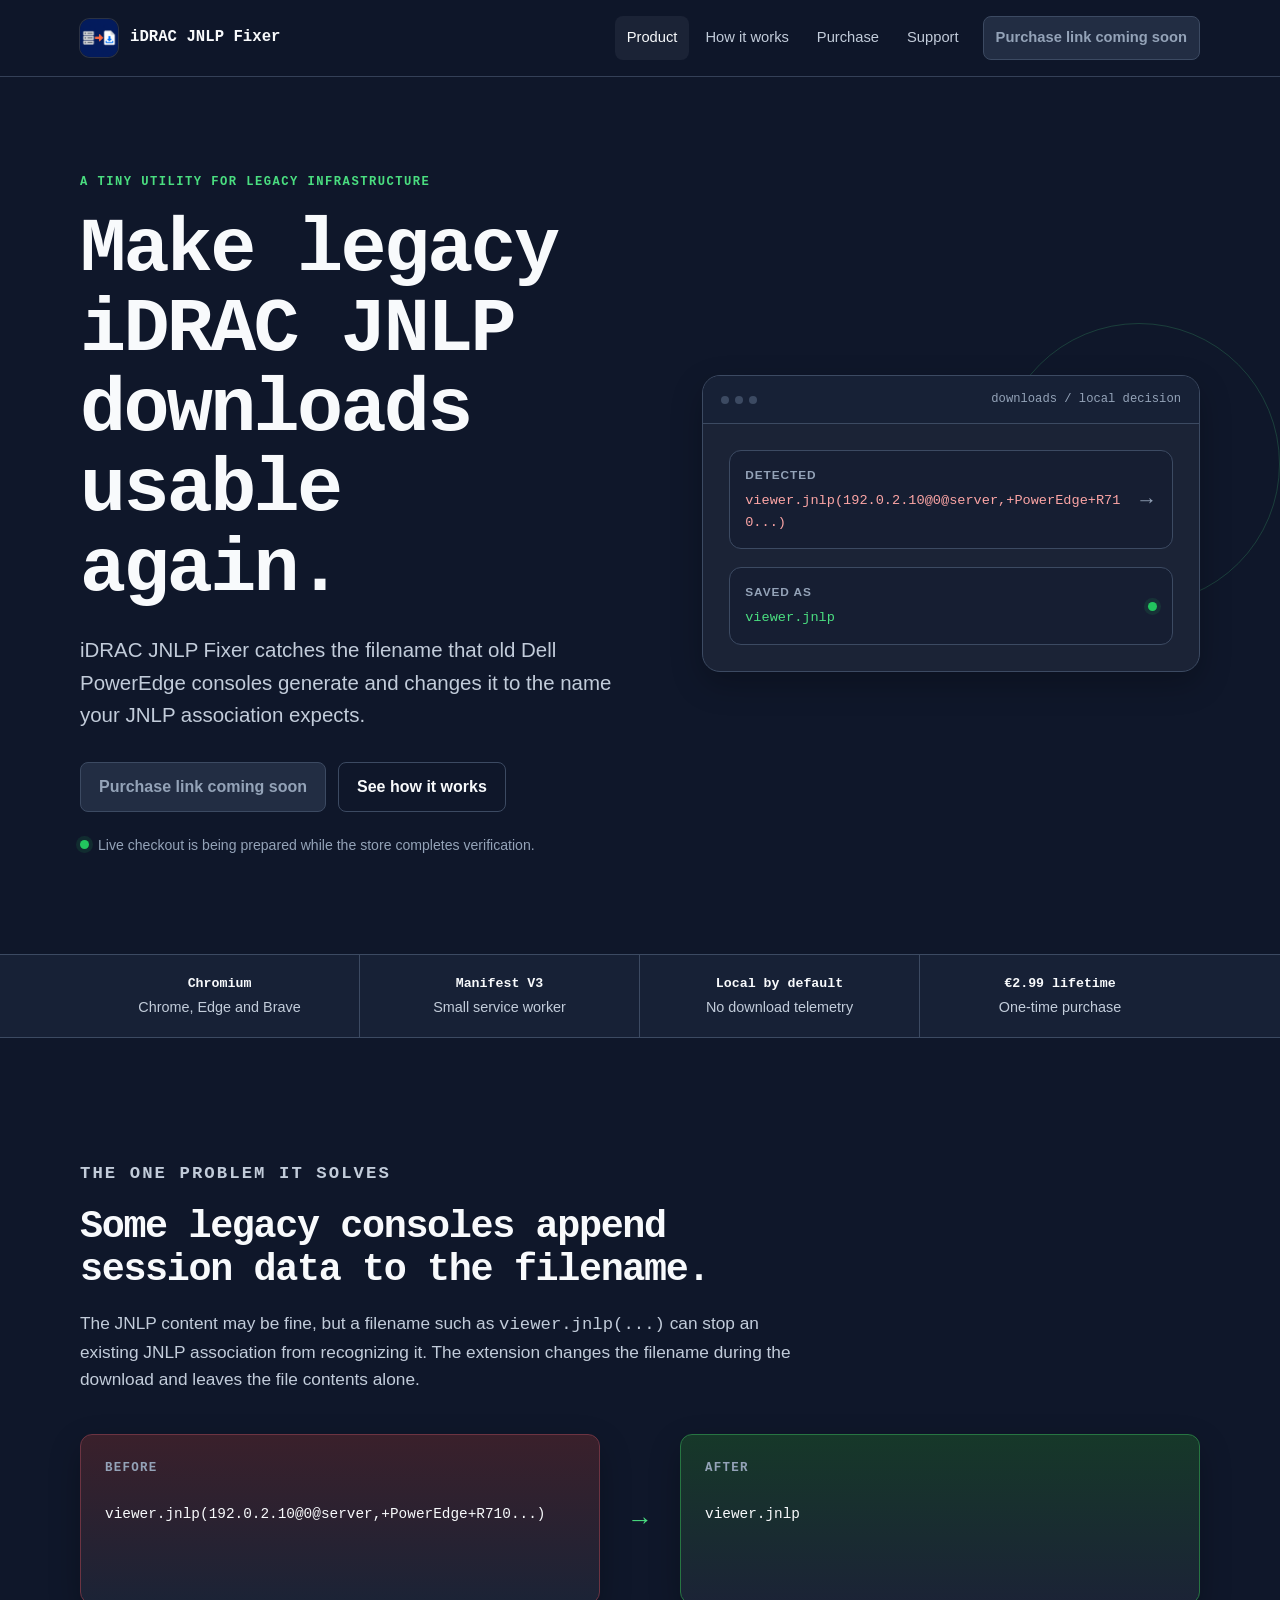
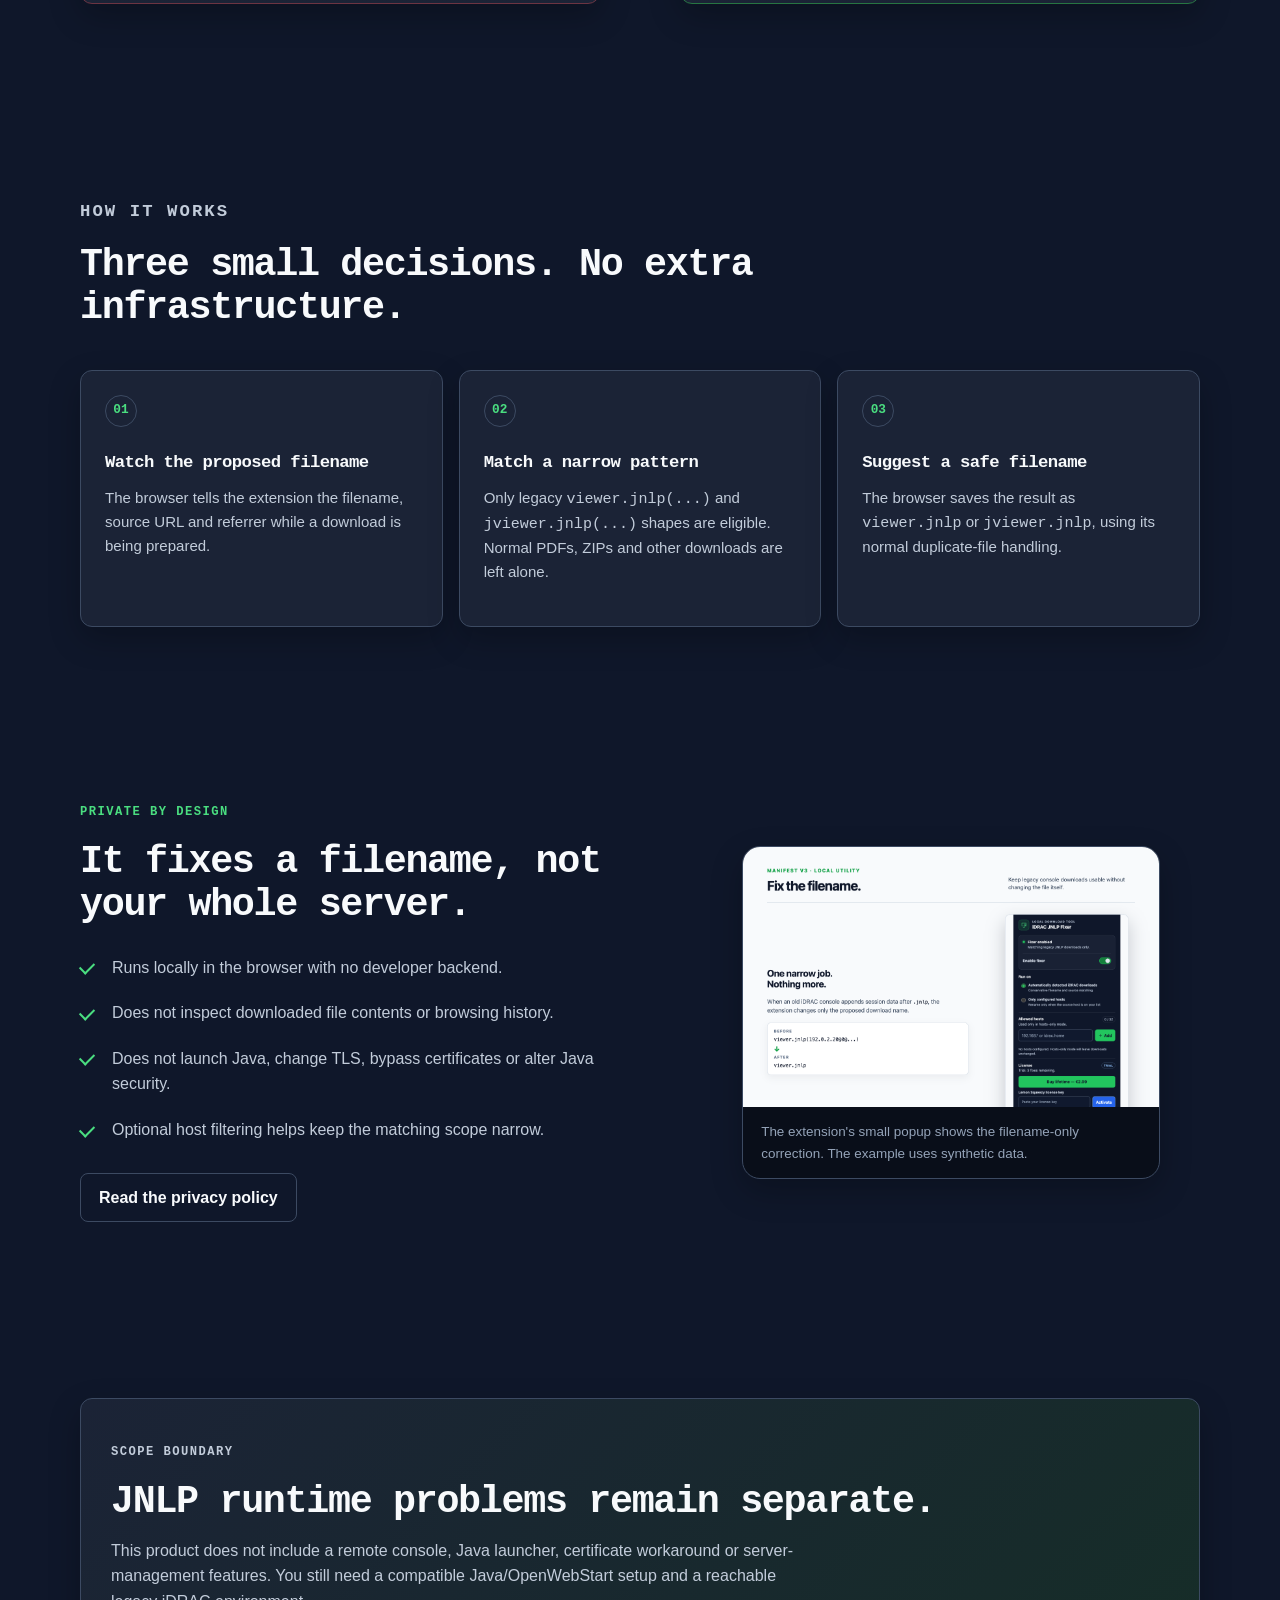
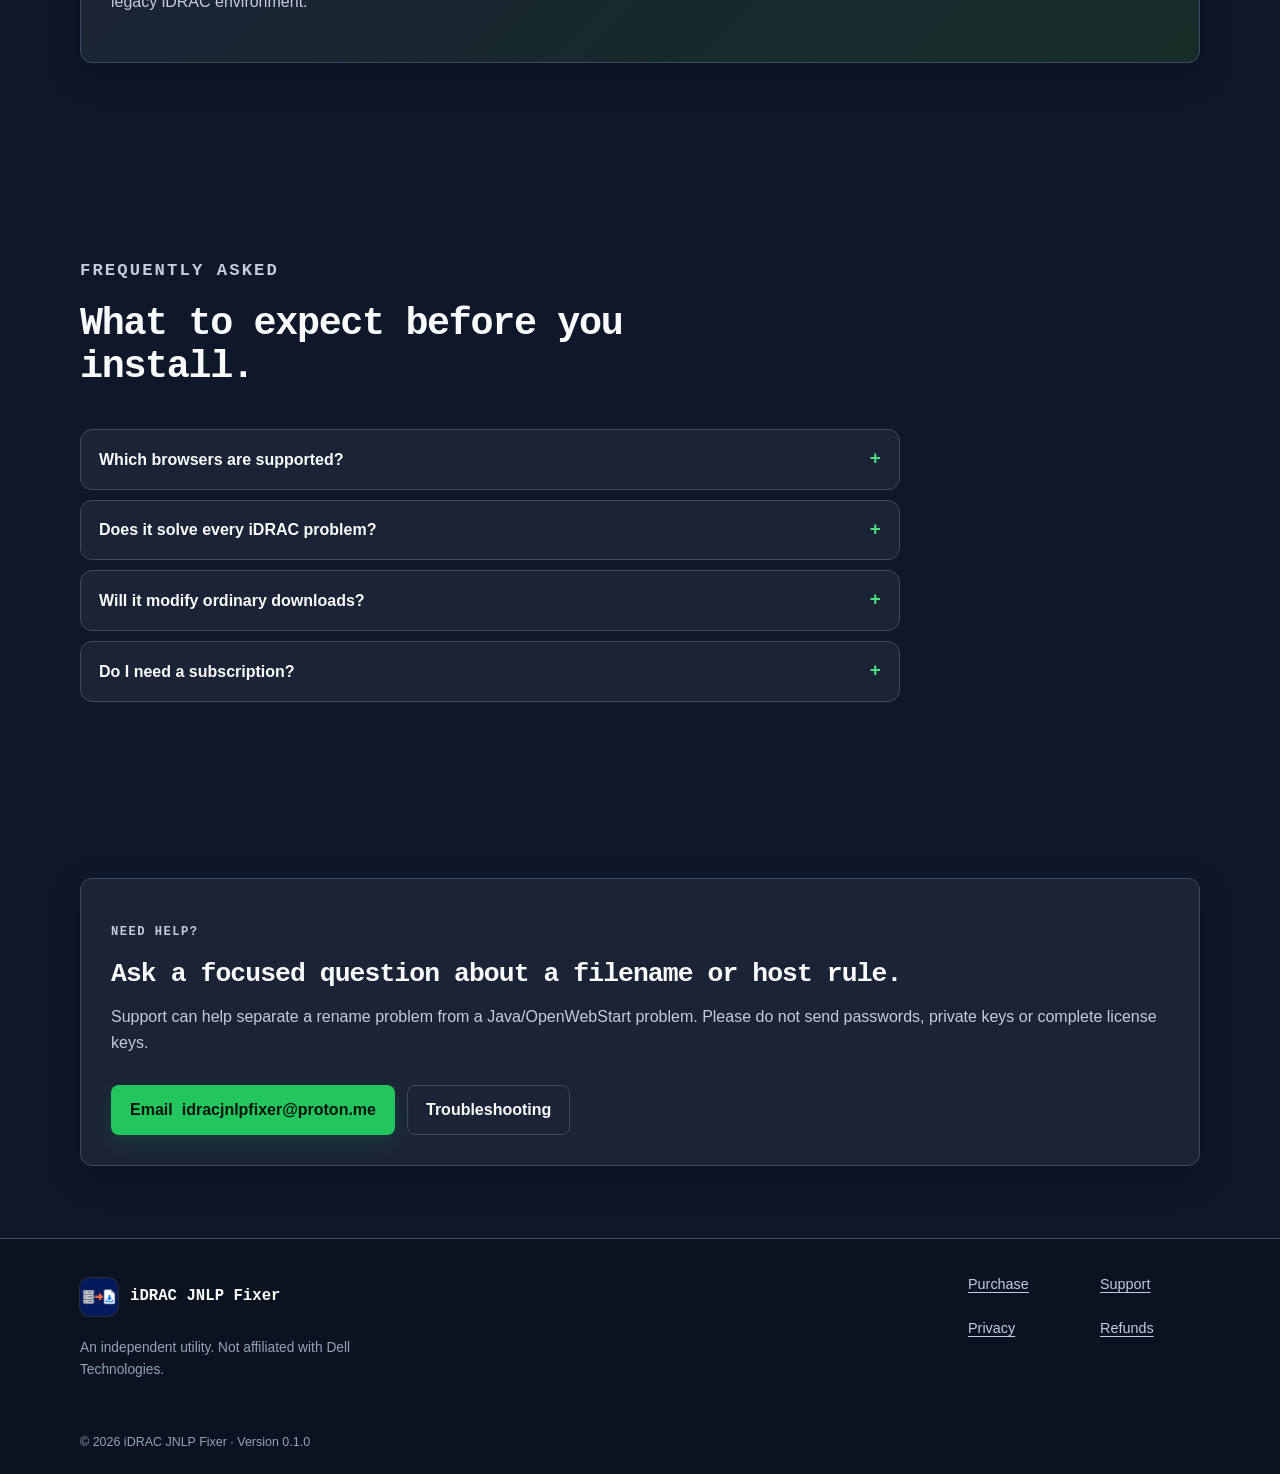
==== index.html @ 9bfeb0c2 "Create public product website" ====
<!doctype html>
<html lang="en">
  <head>
    <meta charset="utf-8">
    <meta name="viewport" content="width=device-width, initial-scale=1">
    <meta name="description" content="A tiny Manifest V3 extension that fixes legacy Dell iDRAC JNLP download filenames locally.">
    <meta name="theme-color" content="#0f172a">
    <title>iDRAC JNLP Fixer — Legacy download renamer</title>
    <link rel="stylesheet" href="styles.css">
  </head>
  <body data-page="home">
    <a class="skip-link" href="#content">Skip to content</a>
    <header class="site-header">
      <div class="site-header-inner">
        <a class="brand" href="index.html" aria-label="iDRAC JNLP Fixer home"><img class="brand-mark" src="assets/idrac-jnlp-fixer-logo.png" alt=""><span>iDRAC JNLP Fixer</span></a>
        <nav class="site-nav" aria-label="Primary navigation">
          <a data-nav="home" href="index.html">Product</a>
          <a href="index.html#how-it-works">How it works</a>
          <a data-nav="purchase" href="purchase.html">Purchase</a>
          <a data-nav="support" href="support.html">Support</a>
          <a class="nav-cta button is-disabled" data-checkout-link href="purchase.html" aria-disabled="true"><span data-purchase-label>Purchase link coming soon</span></a>
        </nav>
      </div>
    </header>

    <main id="content">
      <section class="hero">
        <div class="container hero-grid">
          <div>
            <p class="eyebrow">A tiny utility for legacy infrastructure</p>
            <h1>Make legacy iDRAC JNLP downloads usable again.</h1>
            <p class="hero-copy">iDRAC JNLP Fixer catches the filename that old Dell PowerEdge consoles generate and changes it to the name your JNLP association expects.</p>
            <div class="hero-actions">
              <a class="button button-primary is-disabled" data-checkout-link href="purchase.html" aria-disabled="true"><span data-purchase-label>Purchase link coming soon</span></a>
              <a class="button button-secondary" href="#how-it-works">See how it works</a>
            </div>
            <p class="status-line"><span class="status-dot" aria-hidden="true"></span><span data-checkout-status>Live checkout is being prepared while the store completes verification.</span></p>
          </div>

          <div class="hero-visual" aria-label="Example of the filename correction">
            <div class="download-card">
              <div class="card-bar"><span class="window-dots" aria-hidden="true"><span></span><span></span><span></span></span><span>downloads / local decision</span></div>
              <div class="download-body">
                <div class="download-row"><div><small>Detected</small><div class="filename bad">viewer.jnlp(192.0.2.10@0@server,+PowerEdge+R710...)</div></div><span class="arrow-mark" aria-hidden="true">→</span></div>
                <div class="download-row"><div><small>Saved as</small><div class="filename good">viewer.jnlp</div></div><span class="status-dot" aria-label="Filename corrected"></span></div>
              </div>
            </div>
          </div>
        </div>
      </section>

      <div class="trust-strip" aria-label="Product facts"><div class="container"><ul class="trust-list"><li><strong>Chromium</strong>Chrome, Edge and Brave</li><li><strong>Manifest V3</strong>Small service worker</li><li><strong>Local by default</strong>No download telemetry</li><li><strong><span data-price>€2.99</span> lifetime</strong>One-time purchase</li></ul></div></div>

      <section class="section" id="problem">
        <div class="container">
          <div class="section-heading"><p class="section-label">The one problem it solves</p><h2>Some legacy consoles append session data to the filename.</h2><p>The JNLP content may be fine, but a filename such as <code>viewer.jnlp(...)</code> can stop an existing JNLP association from recognizing it. The extension changes the filename during the download and leaves the file contents alone.</p></div>
          <div class="example-grid" aria-label="Before and after filename example"><div class="example-card bad-card"><p class="label">Before</p><code>viewer.jnlp(192.0.2.10@0@server,+PowerEdge+R710...)</code></div><div class="example-arrow" aria-hidden="true">→</div><div class="example-card good-card"><p class="label">After</p><code>viewer.jnlp</code></div></div>
        </div>
      </section>

      <section class="section-tight" id="how-it-works">
        <div class="container"><div class="section-heading"><p class="section-label">How it works</p><h2>Three small decisions. No extra infrastructure.</h2></div><div class="feature-grid">
          <article class="feature-card"><span class="feature-number">01</span><h3>Watch the proposed filename</h3><p>The browser tells the extension the filename, source URL and referrer while a download is being prepared.</p></article>
          <article class="feature-card"><span class="feature-number">02</span><h3>Match a narrow pattern</h3><p>Only legacy <code>viewer.jnlp(...)</code> and <code>jviewer.jnlp(...)</code> shapes are eligible. Normal PDFs, ZIPs and other downloads are left alone.</p></article>
          <article class="feature-card"><span class="feature-number">03</span><h3>Suggest a safe filename</h3><p>The browser saves the result as <code>viewer.jnlp</code> or <code>jviewer.jnlp</code>, using its normal duplicate-file handling.</p></article>
        </div></div>
      </section>

      <section class="section" id="privacy"><div class="container split-grid">
        <div><p class="section-label">Private by design</p><h2>It fixes a filename, not your whole server.</h2><ul class="check-list"><li>Runs locally in the browser with no developer backend.</li><li>Does not inspect downloaded file contents or browsing history.</li><li>Does not launch Java, change TLS, bypass certificates or alter Java security.</li><li>Optional host filtering helps keep the matching scope narrow.</li></ul><div class="inline-actions"><a class="button button-secondary" href="privacy.html">Read the privacy policy</a></div></div>
        <figure class="screenshot-frame"><img src="assets/screenshot-01-before-after.png" alt="Extension popup showing a legacy viewer JNLP filename and its corrected filename"><figcaption class="screenshot-caption">The extension's small popup shows the filename-only correction. The example uses synthetic data.</figcaption></figure>
      </div></section>

      <section class="section-tight"><div class="container"><div class="security-card"><p class="section-label">Scope boundary</p><h2>JNLP runtime problems remain separate.</h2><p>This product does not include a remote console, Java launcher, certificate workaround or server-management features. You still need a compatible Java/OpenWebStart setup and a reachable legacy iDRAC environment.</p></div></div></section>

      <section class="section" id="faq"><div class="container"><div class="section-heading"><p class="section-label">Frequently asked</p><h2>What to expect before you install.</h2></div><div class="faq-list">
        <details><summary>Which browsers are supported?</summary><p>The extension targets Chromium browsers. The primary QA matrix covers Chrome, Microsoft Edge and Brave, with Windows as the primary QA platform and macOS used for development.</p></details>
        <details><summary>Does it solve every iDRAC problem?</summary><p>No. It only fixes the download filename. TLS, certificates, Java versions, OpenWebStart associations and the legacy console itself are outside the product's scope.</p></details>
        <details><summary>Will it modify ordinary downloads?</summary><p>The matching rules are deliberately conservative. A normal filename such as <code>report.pdf</code> is ignored, and an existing target file is never overwritten by the extension.</p></details>
        <details><summary>Do I need a subscription?</summary><p>No. The planned license is a one-time <span data-price>€2.99</span> lifetime purchase handled by Lemon Squeezy. The Live checkout link will be enabled after store verification.</p></details>
      </div></div></section>

      <section class="section-tight"><div class="container"><div class="support-card"><p class="section-label">Need help?</p><h2>Ask a focused question about a filename or host rule.</h2><p>Support can help separate a rename problem from a Java/OpenWebStart problem. Please do not send passwords, private keys or complete license keys.</p><div class="inline-actions"><a class="button button-primary" data-support-link href="mailto:idracjnlpfixer@proton.me">Email <span data-support-email>idracjnlpfixer@proton.me</span></a><a class="button button-secondary" href="support.html">Troubleshooting</a></div></div></div></section>
    </main>

    <footer class="site-footer"><div class="container footer-inner"><div class="footer-brand"><a class="brand" href="index.html"><img class="brand-mark" src="assets/idrac-jnlp-fixer-logo.png" alt=""><span>iDRAC JNLP Fixer</span></a><p>An independent utility. Not affiliated with Dell Technologies.</p></div><nav class="footer-links" aria-label="Footer navigation"><a href="purchase.html">Purchase</a><a href="support.html">Support</a><a href="privacy.html">Privacy</a><a href="refunds.html">Refunds</a></nav></div><div class="container footer-meta">© <span data-year>2026</span> iDRAC JNLP Fixer · Version <span>0.1.0</span></div></footer>
    <script src="config.js"></script><script src="site.js"></script>
  </body>
</html>
---- styles.css ----
:root {
  --color-background: #0f172a;
  --color-surface: #1b2336;
  --color-surface-raised: #222d43;
  --color-surface-soft: #172136;
  --color-foreground: #f8fafc;
  --color-muted: #c2ccda;
  --color-muted-strong: #94a3b8;
  --color-border: #3c4a62;
  --color-accent: #22c55e;
  --color-accent-strong: #4ade80;
  --color-on-accent: #07130b;
  --color-danger: #fca5a5;
  --color-danger-surface: #3a202b;
  --max-width: 1120px;
  --radius-sm: 8px;
  --radius-md: 12px;
  --radius-lg: 18px;
  --shadow-md: 0 12px 32px rgba(0, 0, 0, 0.24);
  --transition: 200ms ease;
}

* { box-sizing: border-box; }

html { scroll-behavior: smooth; }

body {
  margin: 0;
  min-width: 320px;
  background: var(--color-background);
  color: var(--color-foreground);
  font-family: Inter, ui-sans-serif, -apple-system, BlinkMacSystemFont, "Segoe UI", sans-serif;
  font-size: 1rem;
  line-height: 1.6;
}

img { display: block; max-width: 100%; }

a {
  color: var(--color-accent-strong);
  text-decoration-thickness: 1px;
  text-underline-offset: 3px;
}

a:hover { color: #86efac; }

button, a { -webkit-tap-highlight-color: transparent; }

:focus-visible {
  outline: 3px solid var(--color-accent-strong);
  outline-offset: 3px;
}

.skip-link {
  position: absolute;
  top: 8px;
  left: 8px;
  z-index: 20;
  padding: 10px 14px;
  border-radius: var(--radius-sm);
  background: var(--color-accent);
  color: var(--color-on-accent);
  font-weight: 700;
  transform: translateY(-150%);
  transition: transform var(--transition);
}

.skip-link:focus { transform: translateY(0); }

.site-header {
  position: sticky;
  top: 0;
  z-index: 10;
  border-bottom: 1px solid rgba(60, 74, 98, 0.82);
  background: rgba(15, 23, 42, 0.94);
  backdrop-filter: blur(14px);
}

.site-header-inner, .container {
  width: min(100% - 48px, var(--max-width));
  margin: 0 auto;
}

.site-header-inner {
  display: flex;
  min-height: 76px;
  align-items: center;
  justify-content: space-between;
  gap: 24px;
}

.brand {
  display: inline-flex;
  min-height: 48px;
  align-items: center;
  gap: 12px;
  color: var(--color-foreground);
  font-family: ui-monospace, SFMono-Regular, Menlo, Consolas, monospace;
  font-size: 0.98rem;
  font-weight: 700;
  text-decoration: none;
  white-space: nowrap;
}

.brand-mark {
  width: 38px;
  height: 38px;
  border-radius: 10px;
  box-shadow: 0 0 0 1px rgba(255, 255, 255, 0.12);
}

.site-nav {
  display: flex;
  align-items: center;
  justify-content: flex-end;
  gap: 4px;
}

.site-nav a {
  display: inline-flex;
  min-height: 44px;
  align-items: center;
  padding: 8px 12px;
  border-radius: var(--radius-sm);
  color: var(--color-muted);
  font-size: 0.92rem;
  text-decoration: none;
  transition: background var(--transition), color var(--transition);
}

.site-nav a:hover, .site-nav a[aria-current="page"] {
  background: var(--color-surface);
  color: var(--color-foreground);
}

.site-nav .nav-cta {
  margin-left: 8px;
  background: var(--color-accent);
  color: var(--color-on-accent);
  font-weight: 700;
}

.site-nav .nav-cta:hover { background: var(--color-accent-strong); color: var(--color-on-accent); }
.site-nav .nav-cta.is-disabled { background: var(--color-surface-raised); color: var(--color-muted-strong); cursor: not-allowed; }

main { overflow: hidden; }

.hero { padding: 96px 0 80px; }

.hero-grid, .split-grid, .purchase-grid {
  display: grid;
  grid-template-columns: minmax(0, 1.05fr) minmax(320px, 0.95fr);
  align-items: center;
  gap: 72px;
}

.eyebrow, .section-label {
  margin: 0 0 18px;
  color: var(--color-accent-strong);
  font-family: ui-monospace, SFMono-Regular, Menlo, Consolas, monospace;
  font-size: 0.76rem;
  font-weight: 700;
  letter-spacing: 0.12em;
  text-transform: uppercase;
}

h1, h2, h3 {
  margin: 0;
  color: var(--color-foreground);
  font-family: ui-monospace, SFMono-Regular, Menlo, Consolas, monospace;
  letter-spacing: -0.035em;
}

h1 { max-width: 760px; font-size: clamp(2.45rem, 6vw, 5.1rem); line-height: 1.04; }
h2 { font-size: clamp(1.7rem, 3vw, 2.65rem); line-height: 1.12; }
h3 { font-size: 1.08rem; line-height: 1.35; }
p { margin: 0 0 18px; }

.hero-copy {
  max-width: 690px;
  margin-top: 24px;
  color: var(--color-muted);
  font-size: clamp(1.08rem, 2vw, 1.28rem);
}

.hero-actions, .inline-actions {
  display: flex;
  flex-wrap: wrap;
  align-items: center;
  gap: 12px;
  margin-top: 30px;
}

.button {
  display: inline-flex;
  min-height: 48px;
  align-items: center;
  justify-content: center;
  gap: 9px;
  padding: 11px 18px;
  border: 1px solid transparent;
  border-radius: var(--radius-sm);
  font-weight: 700;
  text-align: center;
  text-decoration: none;
  transition: background var(--transition), border-color var(--transition), color var(--transition), box-shadow var(--transition), transform var(--transition);
}

.button:hover { transform: translateY(-1px); }
.button-primary { background: var(--color-accent); color: var(--color-on-accent); box-shadow: 0 8px 20px rgba(34, 197, 94, 0.16); }
.button-primary:hover { background: var(--color-accent-strong); color: var(--color-on-accent); }
.button-secondary { border-color: var(--color-border); background: transparent; color: var(--color-foreground); }
.button-secondary:hover { border-color: var(--color-muted-strong); background: var(--color-surface); color: var(--color-foreground); }

.button.is-disabled, .button.is-disabled:hover {
  border-color: var(--color-border);
  background: var(--color-surface-raised);
  box-shadow: none;
  color: var(--color-muted-strong);
  cursor: not-allowed;
  transform: none;
}

.status-line { display: flex; align-items: center; gap: 9px; margin-top: 22px; color: var(--color-muted-strong); font-size: 0.88rem; }
.status-dot { width: 9px; height: 9px; flex: 0 0 auto; border-radius: 50%; background: var(--color-accent); box-shadow: 0 0 0 4px rgba(34, 197, 94, 0.12); }

.hero-visual { position: relative; }
.hero-visual::before { position: absolute; top: -52px; right: -80px; width: 280px; height: 280px; border: 1px solid rgba(74, 222, 128, 0.2); border-radius: 50%; content: ""; }

.download-card { position: relative; z-index: 1; overflow: hidden; border: 1px solid var(--color-border); border-radius: var(--radius-lg); background: var(--color-surface); box-shadow: var(--shadow-md); }
.card-bar { display: flex; min-height: 48px; align-items: center; justify-content: space-between; padding: 0 18px; border-bottom: 1px solid var(--color-border); background: var(--color-surface-soft); color: var(--color-muted-strong); font-family: ui-monospace, SFMono-Regular, Menlo, Consolas, monospace; font-size: 0.76rem; }
.window-dots { display: flex; gap: 6px; }
.window-dots span { width: 8px; height: 8px; border-radius: 50%; background: var(--color-border); }
.download-body { display: grid; gap: 18px; padding: 26px; }
.download-row { display: grid; grid-template-columns: 1fr auto; gap: 12px; align-items: center; padding: 15px; border: 1px solid var(--color-border); border-radius: var(--radius-md); background: rgba(15, 23, 42, 0.38); }
.download-row small { display: block; margin-bottom: 5px; color: var(--color-muted-strong); font-size: 0.74rem; font-weight: 700; letter-spacing: 0.08em; text-transform: uppercase; }
.filename { overflow-wrap: anywhere; color: var(--color-foreground); font-family: ui-monospace, SFMono-Regular, Menlo, Consolas, monospace; font-size: 0.85rem; }
.filename.bad { color: var(--color-danger); }
.filename.good { color: var(--color-accent-strong); }
.arrow-mark { color: var(--color-muted-strong); font-size: 1.3rem; }

.trust-strip { border-top: 1px solid var(--color-border); border-bottom: 1px solid var(--color-border); background: var(--color-surface-soft); }
.trust-list { display: grid; grid-template-columns: repeat(4, 1fr); margin: 0; padding: 0; list-style: none; }
.trust-list li { padding: 18px 20px; border-right: 1px solid var(--color-border); color: var(--color-muted); font-size: 0.9rem; text-align: center; }
.trust-list li:last-child { border-right: 0; }
.trust-list strong { display: block; margin-bottom: 2px; color: var(--color-foreground); font-family: ui-monospace, SFMono-Regular, Menlo, Consolas, monospace; font-size: 0.83rem; }

.section { padding: 104px 0; }
.section-tight { padding: 72px 0; }
.section-heading { max-width: 720px; margin-bottom: 40px; }
.section-heading p, .prose > p, .prose li { color: var(--color-muted); }
.section-heading p { margin-top: 18px; font-size: 1.08rem; }

.example-grid { display: grid; grid-template-columns: 1fr auto 1fr; align-items: stretch; gap: 16px; }
.example-card, .feature-card, .security-card, .purchase-card, .support-card { border: 1px solid var(--color-border); border-radius: var(--radius-md); background: var(--color-surface); box-shadow: var(--shadow-md); }
.example-card { padding: 24px; }
.example-card.bad-card { border-color: #6c3442; background: linear-gradient(180deg, var(--color-danger-surface), var(--color-surface)); }
.example-card.good-card { border-color: #277542; background: linear-gradient(180deg, #163829, var(--color-surface)); }
.example-card .label { margin-bottom: 24px; color: var(--color-muted-strong); font-family: ui-monospace, SFMono-Regular, Menlo, Consolas, monospace; font-size: 0.78rem; font-weight: 700; letter-spacing: 0.1em; text-transform: uppercase; }
.example-card code { display: block; min-height: 76px; overflow-wrap: anywhere; color: var(--color-foreground); font-family: ui-monospace, SFMono-Regular, Menlo, Consolas, monospace; font-size: 0.9rem; }
.example-arrow { display: grid; min-width: 48px; place-items: center; color: var(--color-accent-strong); font-size: 1.6rem; }

.feature-grid { display: grid; grid-template-columns: repeat(3, 1fr); gap: 16px; }
.feature-card { min-height: 208px; padding: 24px; transition: border-color var(--transition), background var(--transition), transform var(--transition); }
.feature-card:hover { border-color: #66809f; background: var(--color-surface-raised); transform: translateY(-2px); }
.feature-number { display: inline-flex; width: 32px; height: 32px; align-items: center; justify-content: center; margin-bottom: 24px; border: 1px solid var(--color-border); border-radius: 50%; color: var(--color-accent-strong); font-family: ui-monospace, SFMono-Regular, Menlo, Consolas, monospace; font-size: 0.8rem; font-weight: 700; }
.feature-card p { margin-top: 12px; color: var(--color-muted); font-size: 0.94rem; }

.screenshot-frame { overflow: hidden; border: 1px solid var(--color-border); border-radius: var(--radius-lg); background: #090e19; box-shadow: var(--shadow-md); }
.screenshot-frame img { width: 100%; }
.screenshot-caption { margin: 0; padding: 14px 18px; color: var(--color-muted-strong); font-size: 0.84rem; }

.check-list, .step-list { display: grid; gap: 20px; margin: 28px 0 0; padding: 0; list-style: none; }
.check-list li, .step-list li { position: relative; padding-left: 32px; color: var(--color-muted); }
.check-list li::before { position: absolute; top: 0.47em; left: 0; width: 12px; height: 7px; border-bottom: 2px solid var(--color-accent-strong); border-left: 2px solid var(--color-accent-strong); content: ""; transform: rotate(-45deg); }
.step-list { counter-reset: steps; }
.step-list li { counter-increment: steps; }
.step-list li::before { position: absolute; top: -1px; left: 0; width: 22px; height: 22px; border: 1px solid var(--color-border); border-radius: 50%; color: var(--color-accent-strong); content: counter(steps); font-family: ui-monospace, SFMono-Regular, Menlo, Consolas, monospace; font-size: 0.72rem; font-weight: 700; line-height: 20px; text-align: center; }

.security-card { padding: 30px; background: linear-gradient(135deg, var(--color-surface), #162d28); }
.security-card p { max-width: 700px; margin-top: 14px; color: var(--color-muted); }

.faq-list { display: grid; gap: 10px; max-width: 820px; }
details { border: 1px solid var(--color-border); border-radius: var(--radius-md); background: var(--color-surface); }
summary { display: flex; min-height: 56px; align-items: center; justify-content: space-between; gap: 20px; padding: 14px 18px; cursor: pointer; color: var(--color-foreground); font-weight: 700; list-style: none; }
summary::-webkit-details-marker { display: none; }
summary::after { color: var(--color-accent-strong); content: "+"; font-family: ui-monospace, SFMono-Regular, Menlo, Consolas, monospace; font-size: 1.2rem; }
details[open] summary::after { content: "−"; }
details p { margin: 0; padding: 0 18px 18px; color: var(--color-muted); }

.page-hero { padding: 84px 0 54px; border-bottom: 1px solid var(--color-border); background: linear-gradient(180deg, rgba(27, 35, 54, 0.52), rgba(15, 23, 42, 0)); }
.page-hero h1 { max-width: 840px; font-size: clamp(2.2rem, 5vw, 4rem); }
.page-hero p { max-width: 700px; margin-top: 20px; color: var(--color-muted); font-size: 1.1rem; }
.prose { max-width: 800px; padding: 70px 0 96px; }
.prose h2 { margin: 44px 0 14px; font-size: 1.45rem; }
.prose h3 { margin: 30px 0 10px; font-size: 1rem; }
.prose ul, .prose ol { display: grid; gap: 10px; margin: 0 0 20px; padding-left: 22px; }
.prose li::marker { color: var(--color-accent-strong); }
.prose code { padding: 2px 5px; border: 1px solid var(--color-border); border-radius: 4px; background: var(--color-surface); color: var(--color-accent-strong); font-family: ui-monospace, SFMono-Regular, Menlo, Consolas, monospace; font-size: 0.9em; }
.callout { margin: 28px 0; padding: 20px 22px; border-left: 3px solid var(--color-accent); background: var(--color-surface); color: var(--color-muted); }

.purchase-card { padding: 30px; background: linear-gradient(145deg, #1b2336, #163829); }
.price { margin: 18px 0 4px; color: var(--color-foreground); font-family: ui-monospace, SFMono-Regular, Menlo, Consolas, monospace; font-size: clamp(2rem, 5vw, 3.4rem); font-weight: 700; letter-spacing: -0.06em; }
.price-note { color: var(--color-muted); }
.support-card { padding: 30px; }
.support-card h2 { font-size: 1.65rem; }
.support-card p { margin-top: 14px; color: var(--color-muted); }

.site-footer { border-top: 1px solid var(--color-border); background: #0b1220; }
.footer-inner { display: flex; align-items: flex-start; justify-content: space-between; gap: 32px; padding: 34px 0; }
.footer-brand { max-width: 340px; }
.footer-brand p { margin-top: 14px; color: var(--color-muted-strong); font-size: 0.86rem; }
.footer-links { display: grid; grid-template-columns: repeat(2, minmax(100px, auto)); gap: 8px 32px; align-content: start; }
.footer-links a { min-height: 36px; color: var(--color-muted); font-size: 0.9rem; }
.footer-meta { padding: 0 0 24px; color: var(--color-muted-strong); font-size: 0.78rem; }

@media (max-width: 900px) {
  .hero-grid, .split-grid, .purchase-grid { grid-template-columns: 1fr; gap: 44px; }
  .hero { padding-top: 72px; }
  .hero-visual { max-width: 720px; }
  .feature-grid { grid-template-columns: 1fr; }
}

@media (max-width: 720px) {
  .site-header-inner, .container { width: min(100% - 32px, var(--max-width)); }
  .site-header-inner { min-height: 68px; flex-wrap: wrap; gap: 4px 16px; padding: 10px 0; }
  .site-nav { width: 100%; justify-content: flex-start; overflow-x: auto; padding-bottom: 2px; }
  .site-nav a { flex: 0 0 auto; }
  .site-nav .nav-cta { margin-left: 0; }
  .hero, .section { padding: 68px 0; }
  .section-tight { padding: 52px 0; }
  .trust-list { grid-template-columns: repeat(2, 1fr); }
  .trust-list li:nth-child(2) { border-right: 0; }
  .trust-list li:nth-child(-n + 2) { border-bottom: 1px solid var(--color-border); }
  .example-grid { grid-template-columns: 1fr; }
  .example-arrow { min-height: 24px; transform: rotate(90deg); }
  .download-body { padding: 18px; }
  .footer-inner { flex-direction: column; padding-top: 28px; }
}

@media (prefers-reduced-motion: reduce) {
  html { scroll-behavior: auto; }
  *, *::before, *::after { transition-duration: 0.01ms !important; animation-duration: 0.01ms !important; animation-iteration-count: 1 !important; }
}
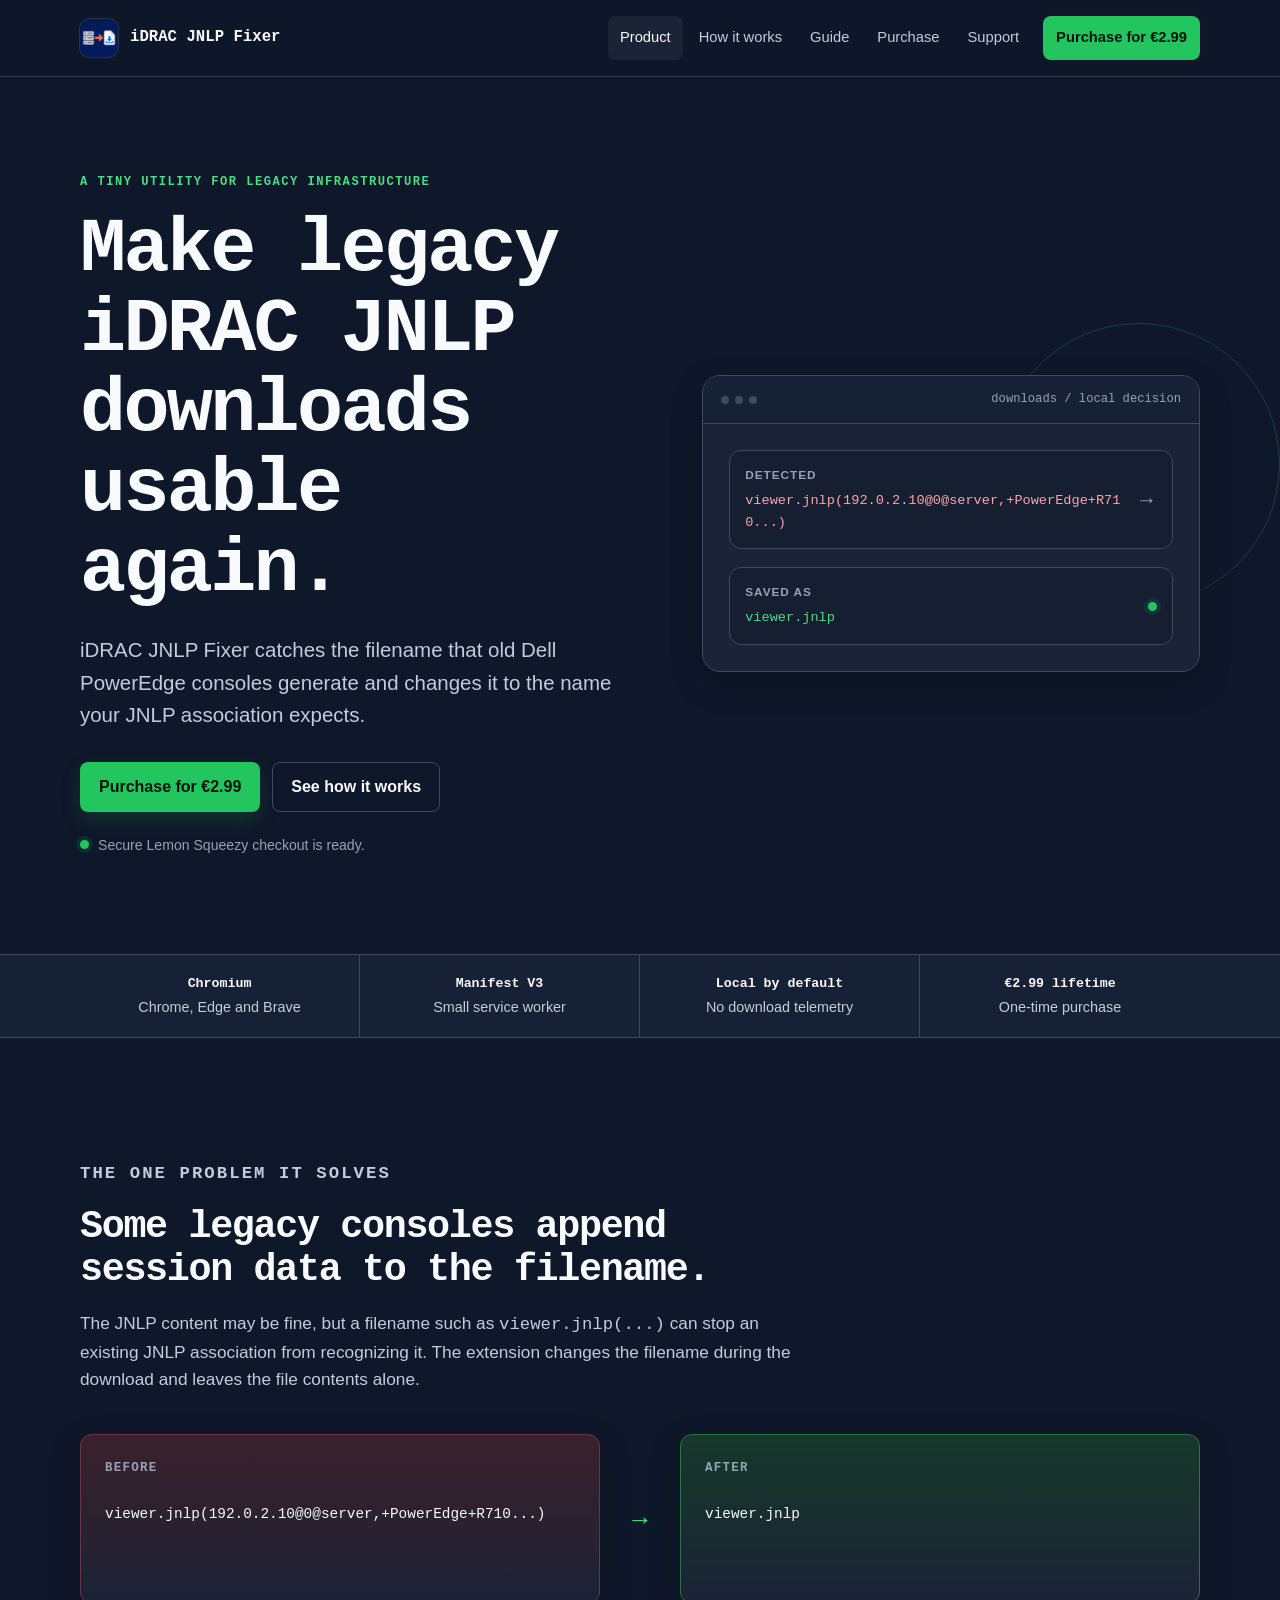
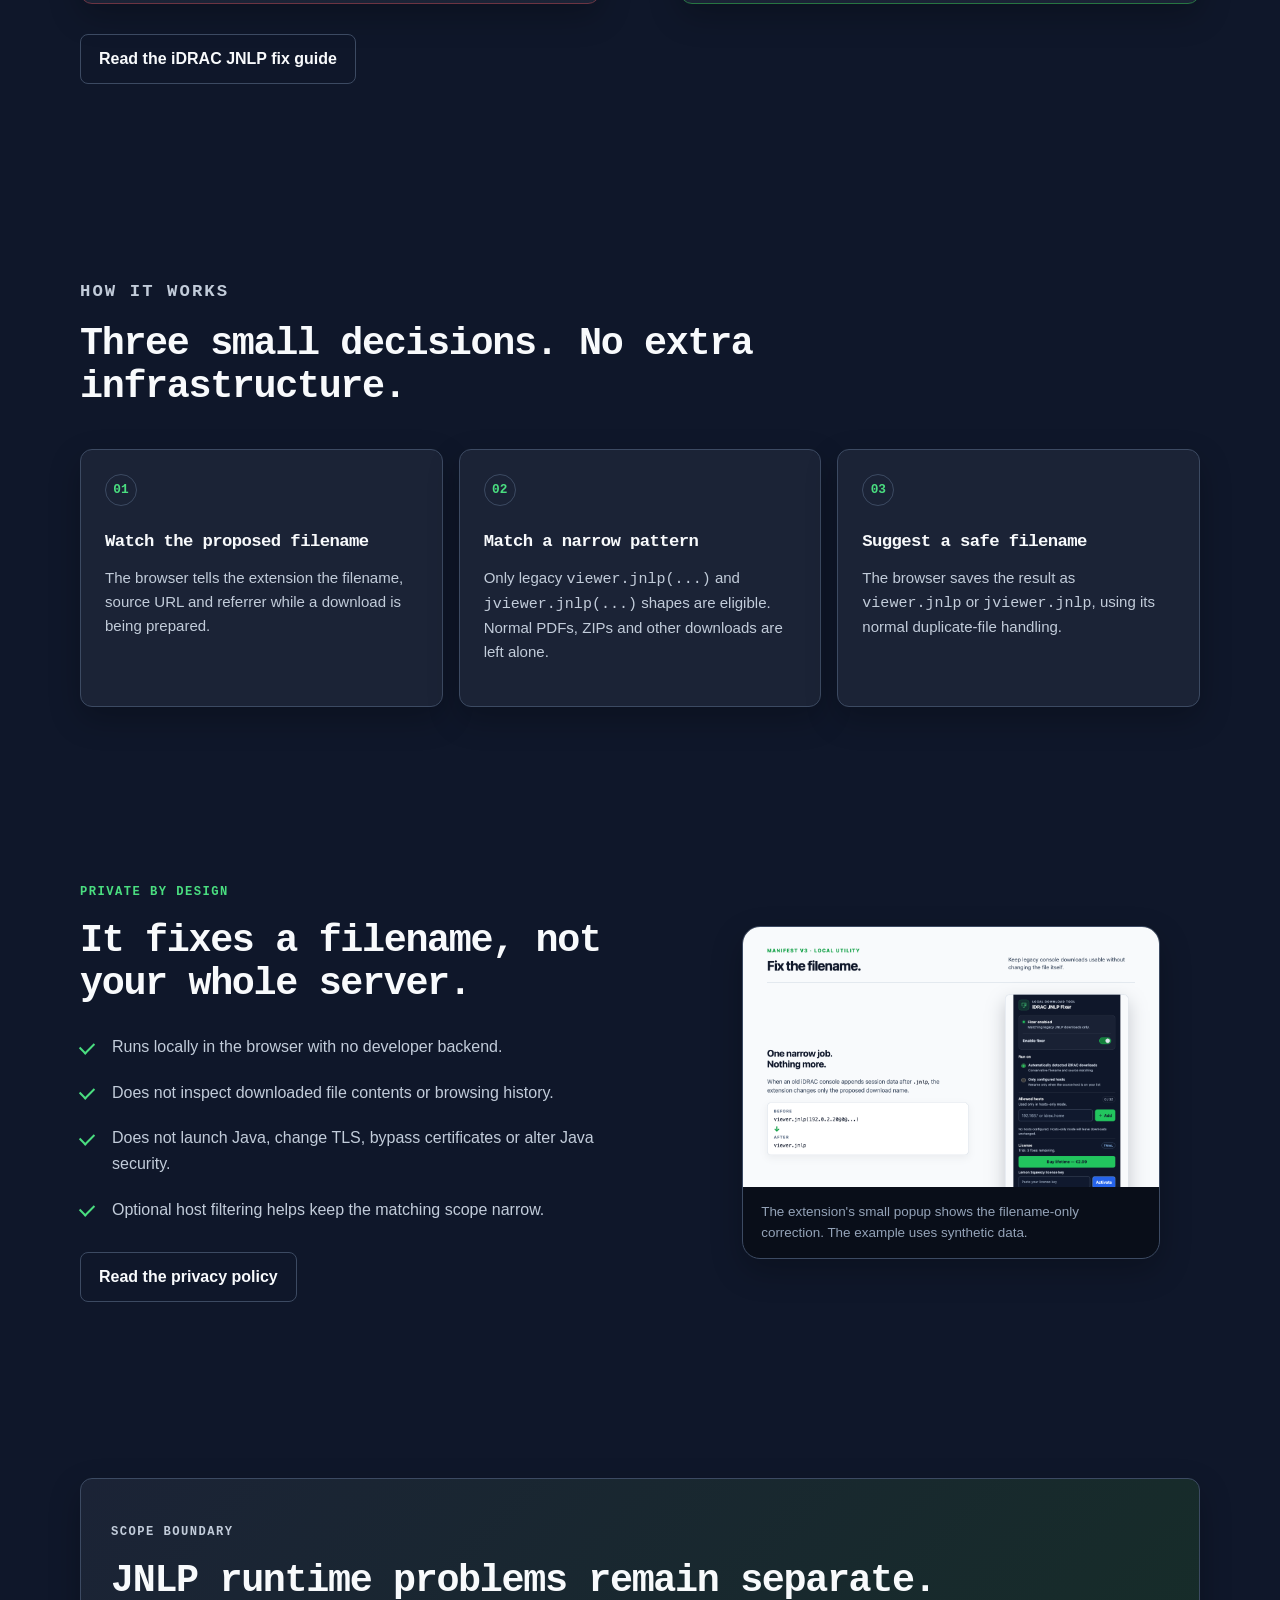
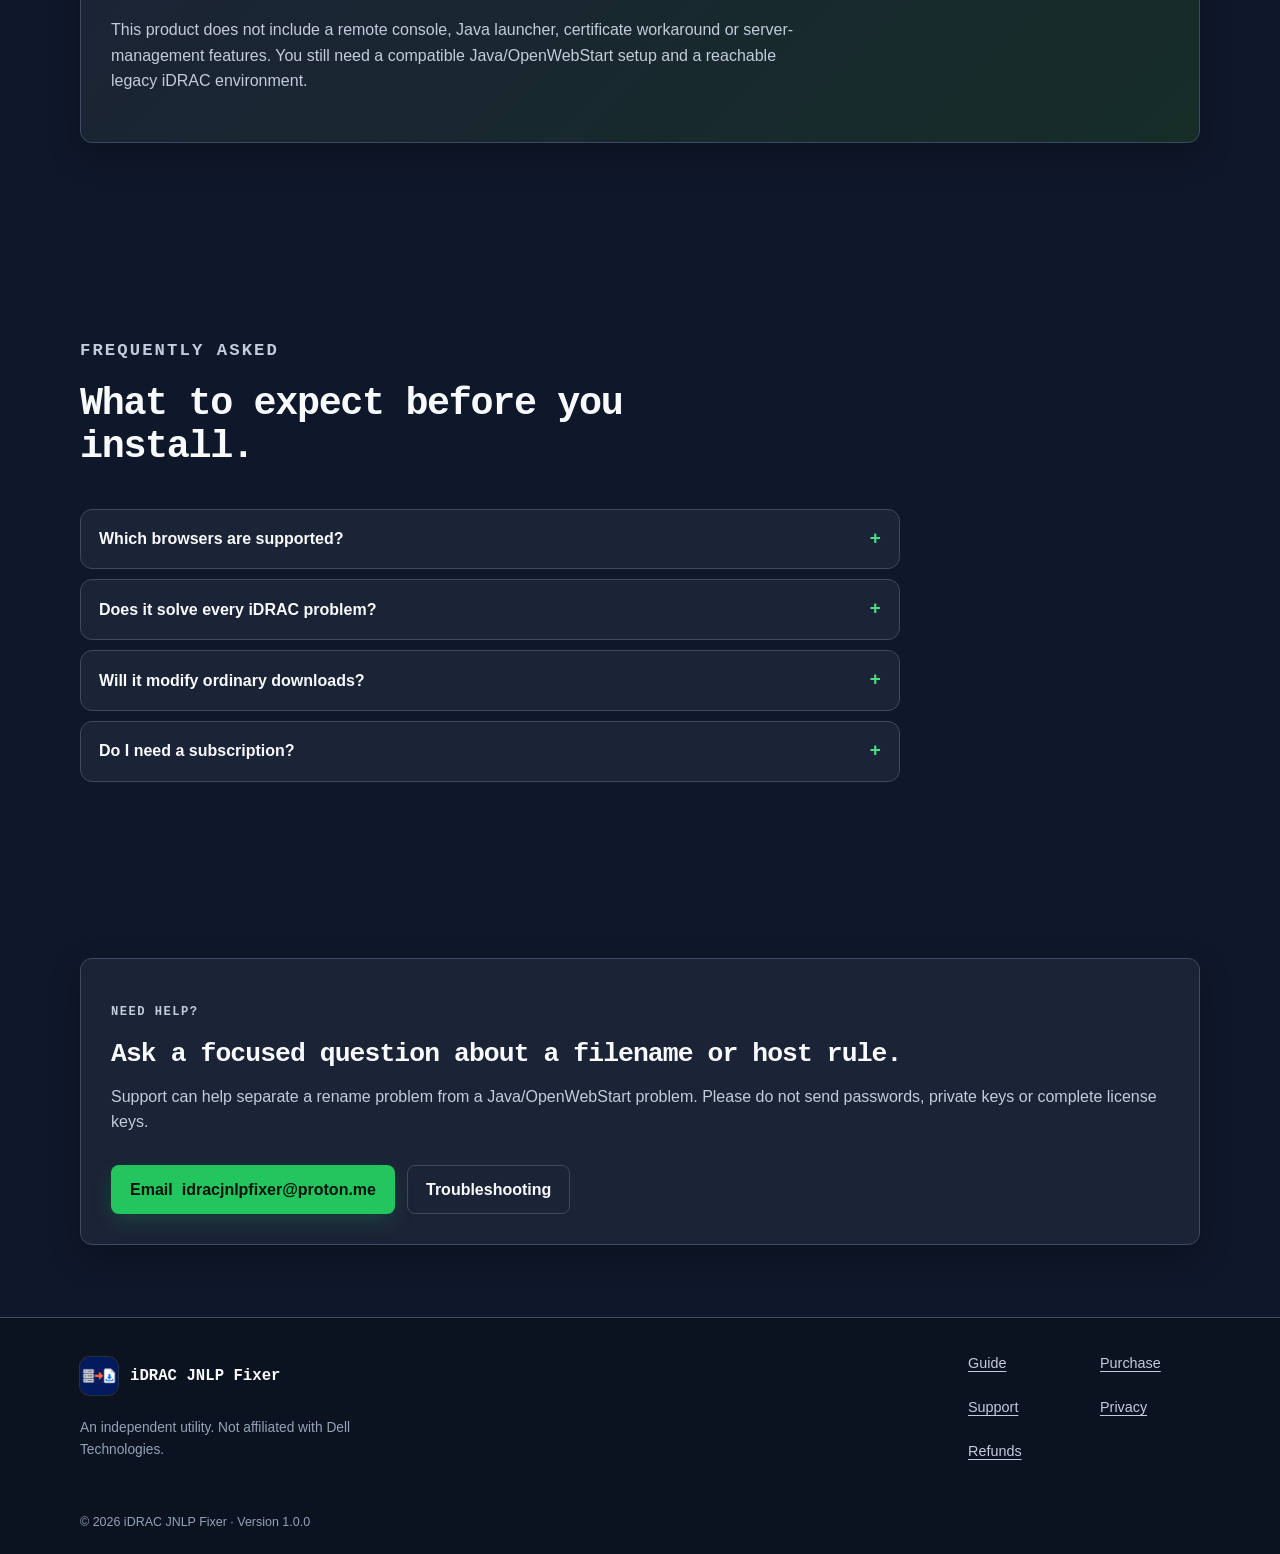
==== commit 23a170ea: "Add SEO guide and sitemap" ====
--- a/index.html
+++ b/index.html
@@ -3,9 +3,44 @@
   <head>
     <meta charset="utf-8">
     <meta name="viewport" content="width=device-width, initial-scale=1">
-    <meta name="description" content="A tiny Manifest V3 extension that fixes legacy Dell iDRAC JNLP download filenames locally.">
+    <meta name="description" content="Fix viewer.jnlp(...) downloads from legacy Dell iDRAC6, iDRAC7 and iDRAC8 consoles in Chrome, Edge and Brave. Filename-only, local and private.">
     <meta name="theme-color" content="#0f172a">
-    <title>iDRAC JNLP Fixer — Legacy download renamer</title>
+    <link rel="canonical" href="https://carloscaceres86.github.io/idrac-jnlp-fixer-site/">
+    <meta property="og:locale" content="en_GB">
+    <meta property="og:type" content="website">
+    <meta property="og:title" content="Fix viewer.jnlp(...) Downloads | iDRAC JNLP Fixer">
+    <meta property="og:description" content="Rename legacy Dell iDRAC JNLP downloads to a usable filename in Chromium browsers. The extension changes the filename locally and leaves file contents alone.">
+    <meta property="og:url" content="https://carloscaceres86.github.io/idrac-jnlp-fixer-site/">
+    <meta property="og:image" content="https://carloscaceres86.github.io/idrac-jnlp-fixer-site/assets/screenshot-01-before-after.png">
+    <meta property="og:image:alt" content="Before and after example of a legacy iDRAC JNLP filename">
+    <meta name="twitter:card" content="summary_large_image">
+    <meta name="twitter:title" content="Fix viewer.jnlp(...) Downloads | iDRAC JNLP Fixer">
+    <meta name="twitter:description" content="A local Manifest V3 extension for legacy Dell iDRAC JNLP filenames.">
+    <meta name="twitter:image" content="https://carloscaceres86.github.io/idrac-jnlp-fixer-site/assets/screenshot-01-before-after.png">
+    <title>Fix viewer.jnlp(...) Downloads | iDRAC JNLP Fixer</title>
+    <script type="application/ld+json">
+      {
+        "@context": "https://schema.org",
+        "@type": "SoftwareApplication",
+        "name": "iDRAC JNLP Fixer",
+        "applicationCategory": "BrowserApplication",
+        "description": "A local browser extension that renames legacy Dell iDRAC viewer.jnlp(...) downloads to a usable JNLP filename.",
+        "url": "https://carloscaceres86.github.io/idrac-jnlp-fixer-site/",
+        "image": "https://carloscaceres86.github.io/idrac-jnlp-fixer-site/assets/idrac-jnlp-fixer-logo.png",
+        "softwareVersion": "1.0.0",
+        "isAccessibleForFree": true,
+        "offers": {
+          "@type": "Offer",
+          "price": "2.99",
+          "priceCurrency": "EUR",
+          "url": "https://carloscaceres86.github.io/idrac-jnlp-fixer-site/purchase.html",
+          "availability": "https://schema.org/InStock"
+        },
+        "sameAs": [
+          "https://chromewebstore.google.com/detail/idrac-jnlp-fixer/iemmfodijpapnnbdpbaeaimnkflbcakn"
+        ]
+      }
+    </script>
     <link rel="stylesheet" href="styles.css">
   </head>
   <body data-page="home">
@@ -16,6 +51,7 @@
         <nav class="site-nav" aria-label="Primary navigation">
           <a data-nav="home" href="index.html">Product</a>
           <a href="index.html#how-it-works">How it works</a>
+          <a data-nav="guide" href="guide.html">Guide</a>
           <a data-nav="purchase" href="purchase.html">Purchase</a>
           <a data-nav="support" href="support.html">Support</a>
           <a class="nav-cta button is-disabled" data-checkout-link href="purchase.html" aria-disabled="true"><span data-purchase-label>Purchase link coming soon</span></a>
@@ -55,6 +91,7 @@
         <div class="container">
           <div class="section-heading"><p class="section-label">The one problem it solves</p><h2>Some legacy consoles append session data to the filename.</h2><p>The JNLP content may be fine, but a filename such as <code>viewer.jnlp(...)</code> can stop an existing JNLP association from recognizing it. The extension changes the filename during the download and leaves the file contents alone.</p></div>
           <div class="example-grid" aria-label="Before and after filename example"><div class="example-card bad-card"><p class="label">Before</p><code>viewer.jnlp(192.0.2.10@0@server,+PowerEdge+R710...)</code></div><div class="example-arrow" aria-hidden="true">→</div><div class="example-card good-card"><p class="label">After</p><code>viewer.jnlp</code></div></div>
+          <div class="inline-actions"><a class="button button-secondary" href="guide.html">Read the iDRAC JNLP fix guide</a></div>
         </div>
       </section>
 
@@ -83,7 +120,7 @@
       <section class="section-tight"><div class="container"><div class="support-card"><p class="section-label">Need help?</p><h2>Ask a focused question about a filename or host rule.</h2><p>Support can help separate a rename problem from a Java/OpenWebStart problem. Please do not send passwords, private keys or complete license keys.</p><div class="inline-actions"><a class="button button-primary" data-support-link href="mailto:idracjnlpfixer@proton.me">Email <span data-support-email>idracjnlpfixer@proton.me</span></a><a class="button button-secondary" href="support.html">Troubleshooting</a></div></div></div></section>
     </main>
 
-    <footer class="site-footer"><div class="container footer-inner"><div class="footer-brand"><a class="brand" href="index.html"><img class="brand-mark" src="assets/idrac-jnlp-fixer-logo.png" alt=""><span>iDRAC JNLP Fixer</span></a><p>An independent utility. Not affiliated with Dell Technologies.</p></div><nav class="footer-links" aria-label="Footer navigation"><a href="purchase.html">Purchase</a><a href="support.html">Support</a><a href="privacy.html">Privacy</a><a href="refunds.html">Refunds</a></nav></div><div class="container footer-meta">© <span data-year>2026</span> iDRAC JNLP Fixer · Version <span>0.1.0</span></div></footer>
+    <footer class="site-footer"><div class="container footer-inner"><div class="footer-brand"><a class="brand" href="index.html"><img class="brand-mark" src="assets/idrac-jnlp-fixer-logo.png" alt=""><span>iDRAC JNLP Fixer</span></a><p>An independent utility. Not affiliated with Dell Technologies.</p></div><nav class="footer-links" aria-label="Footer navigation"><a href="guide.html">Guide</a><a href="purchase.html">Purchase</a><a href="support.html">Support</a><a href="privacy.html">Privacy</a><a href="refunds.html">Refunds</a></nav></div><div class="container footer-meta">© <span data-year>2026</span> iDRAC JNLP Fixer · Version <span>1.0.0</span></div></footer>
     <script src="config.js"></script><script src="site.js"></script>
   </body>
 </html>
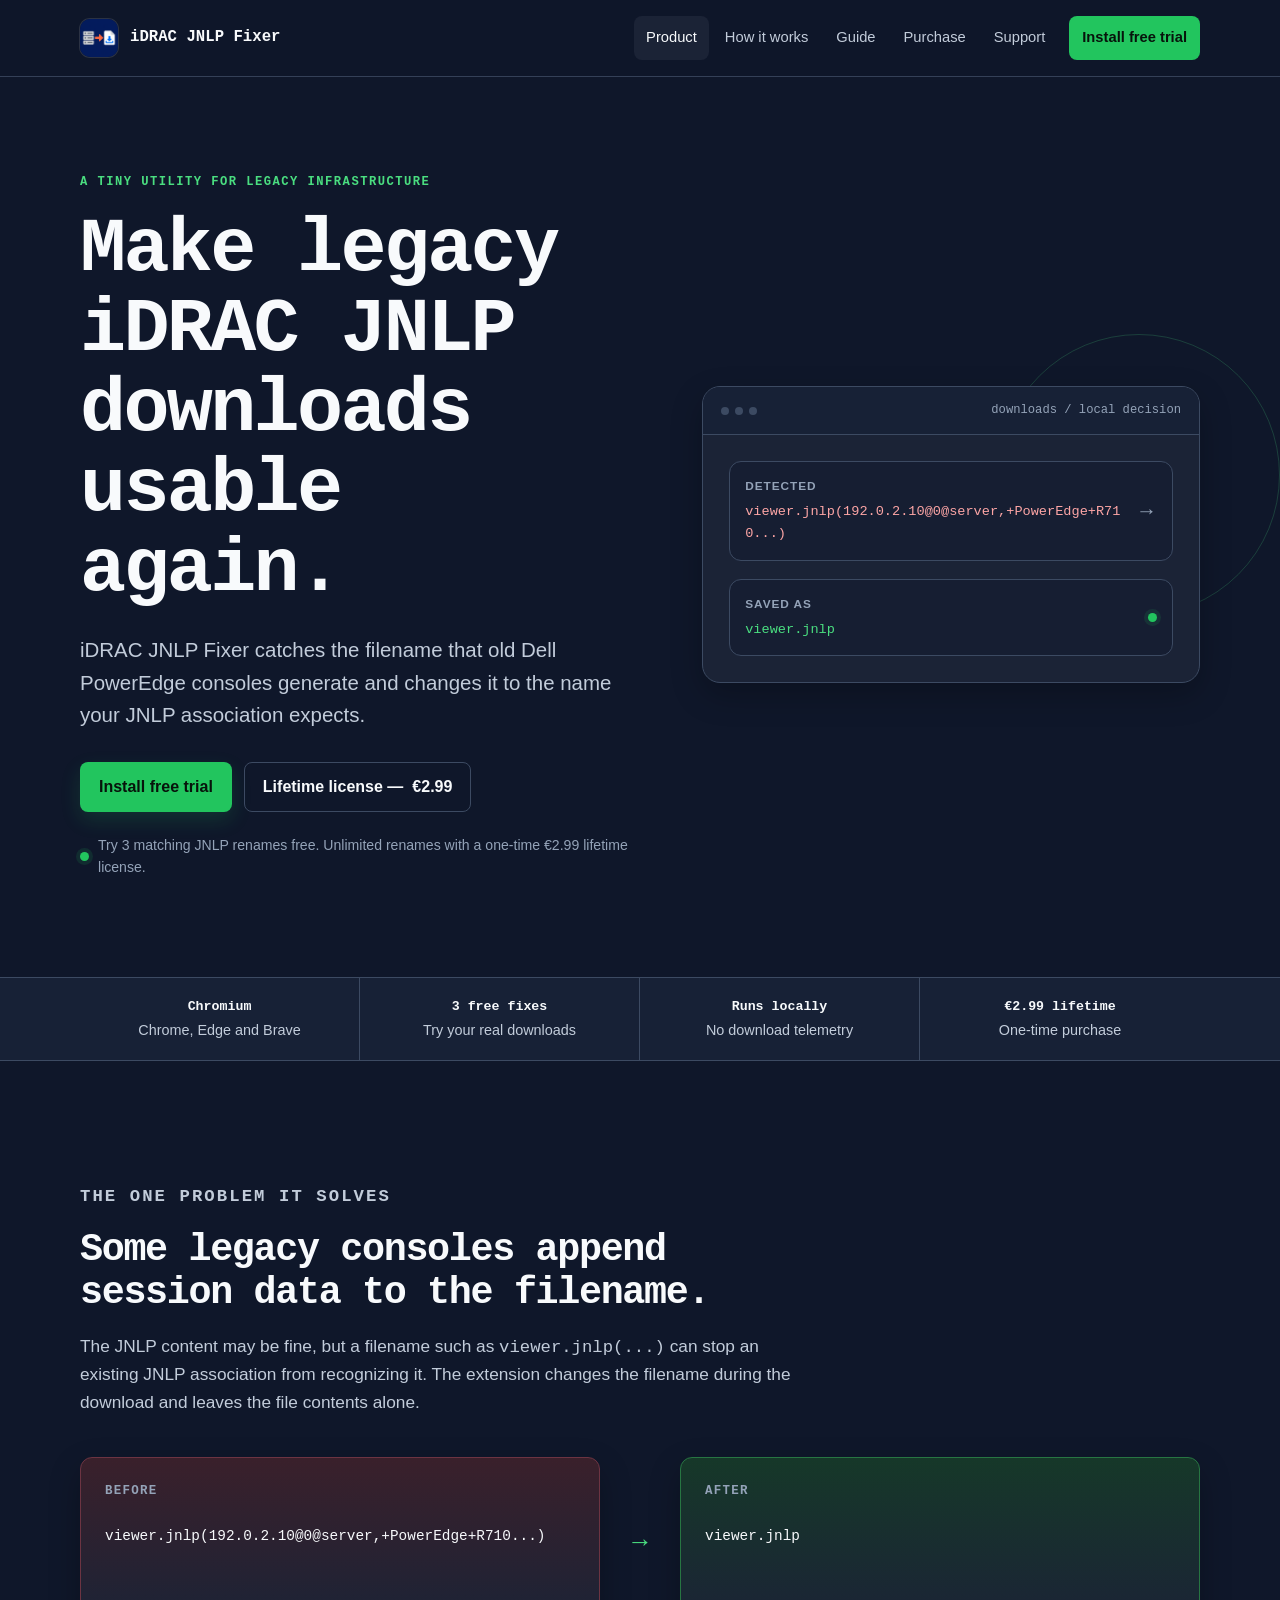
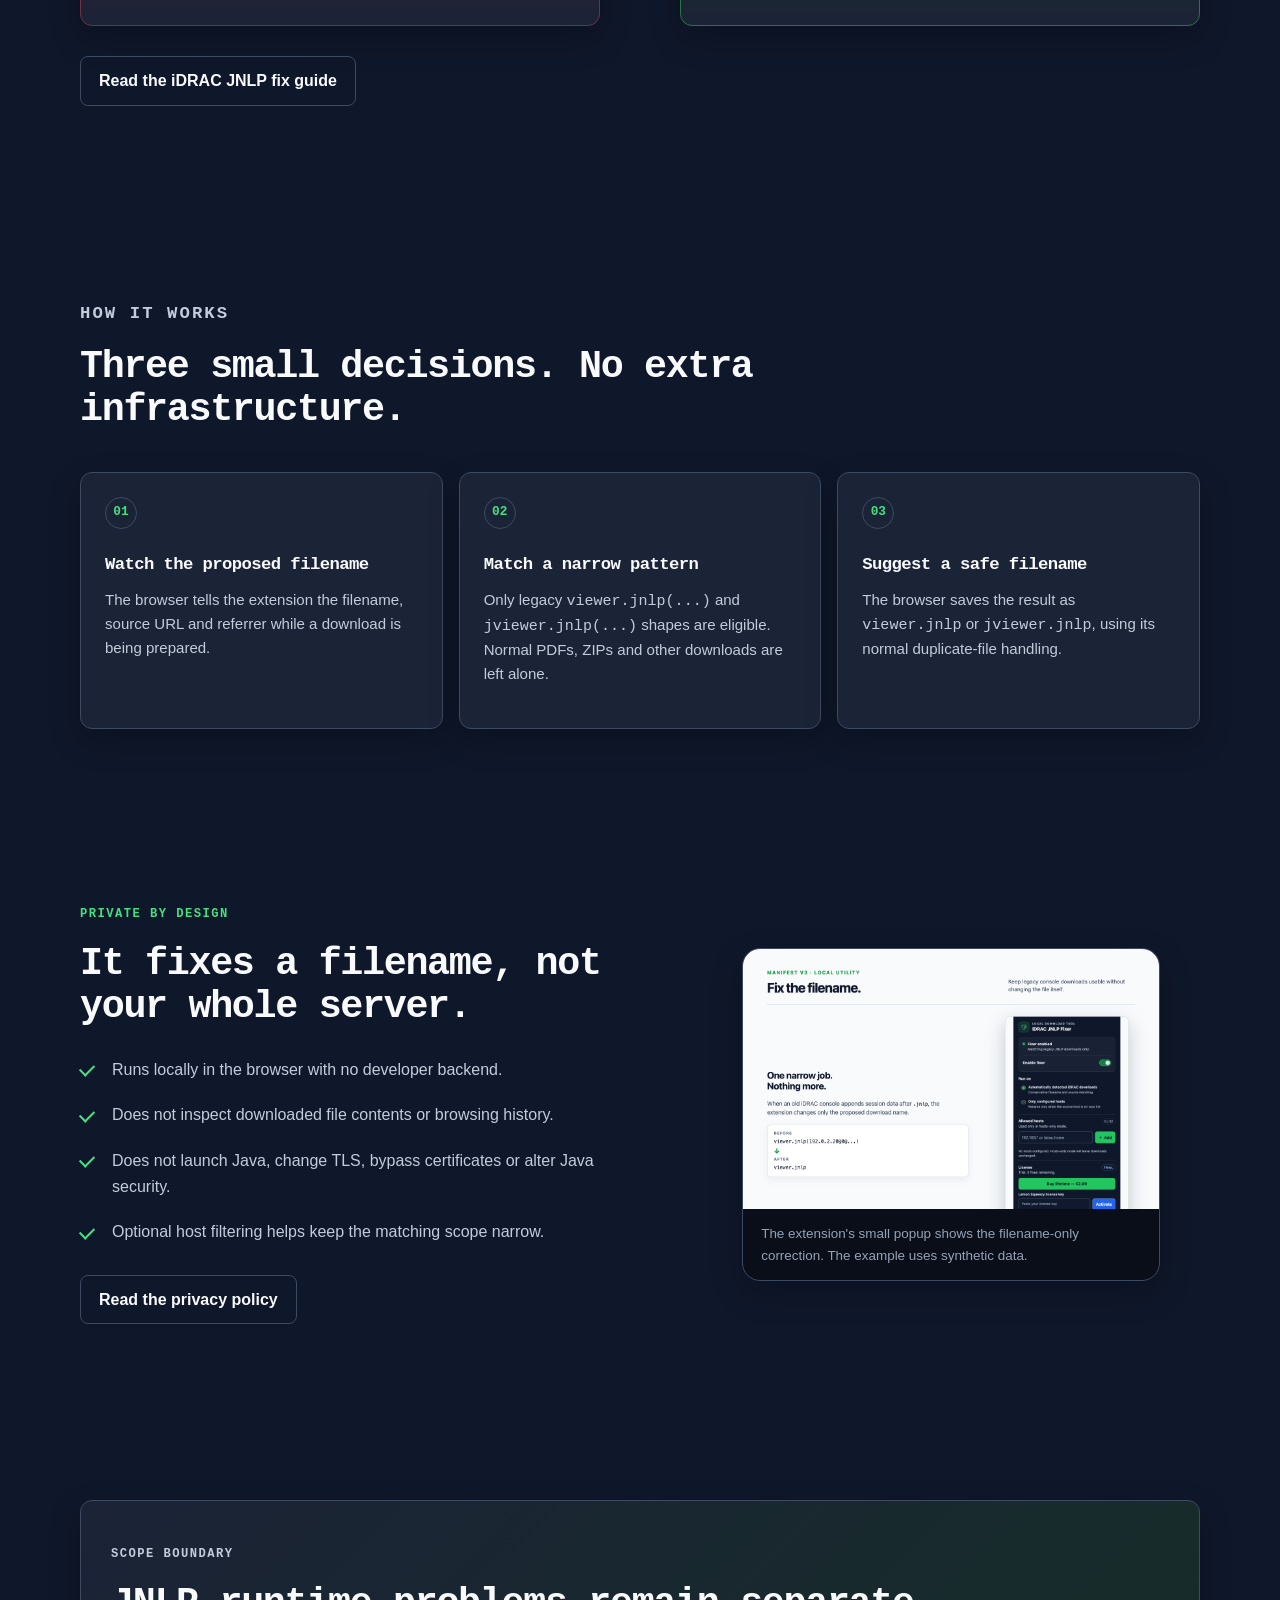
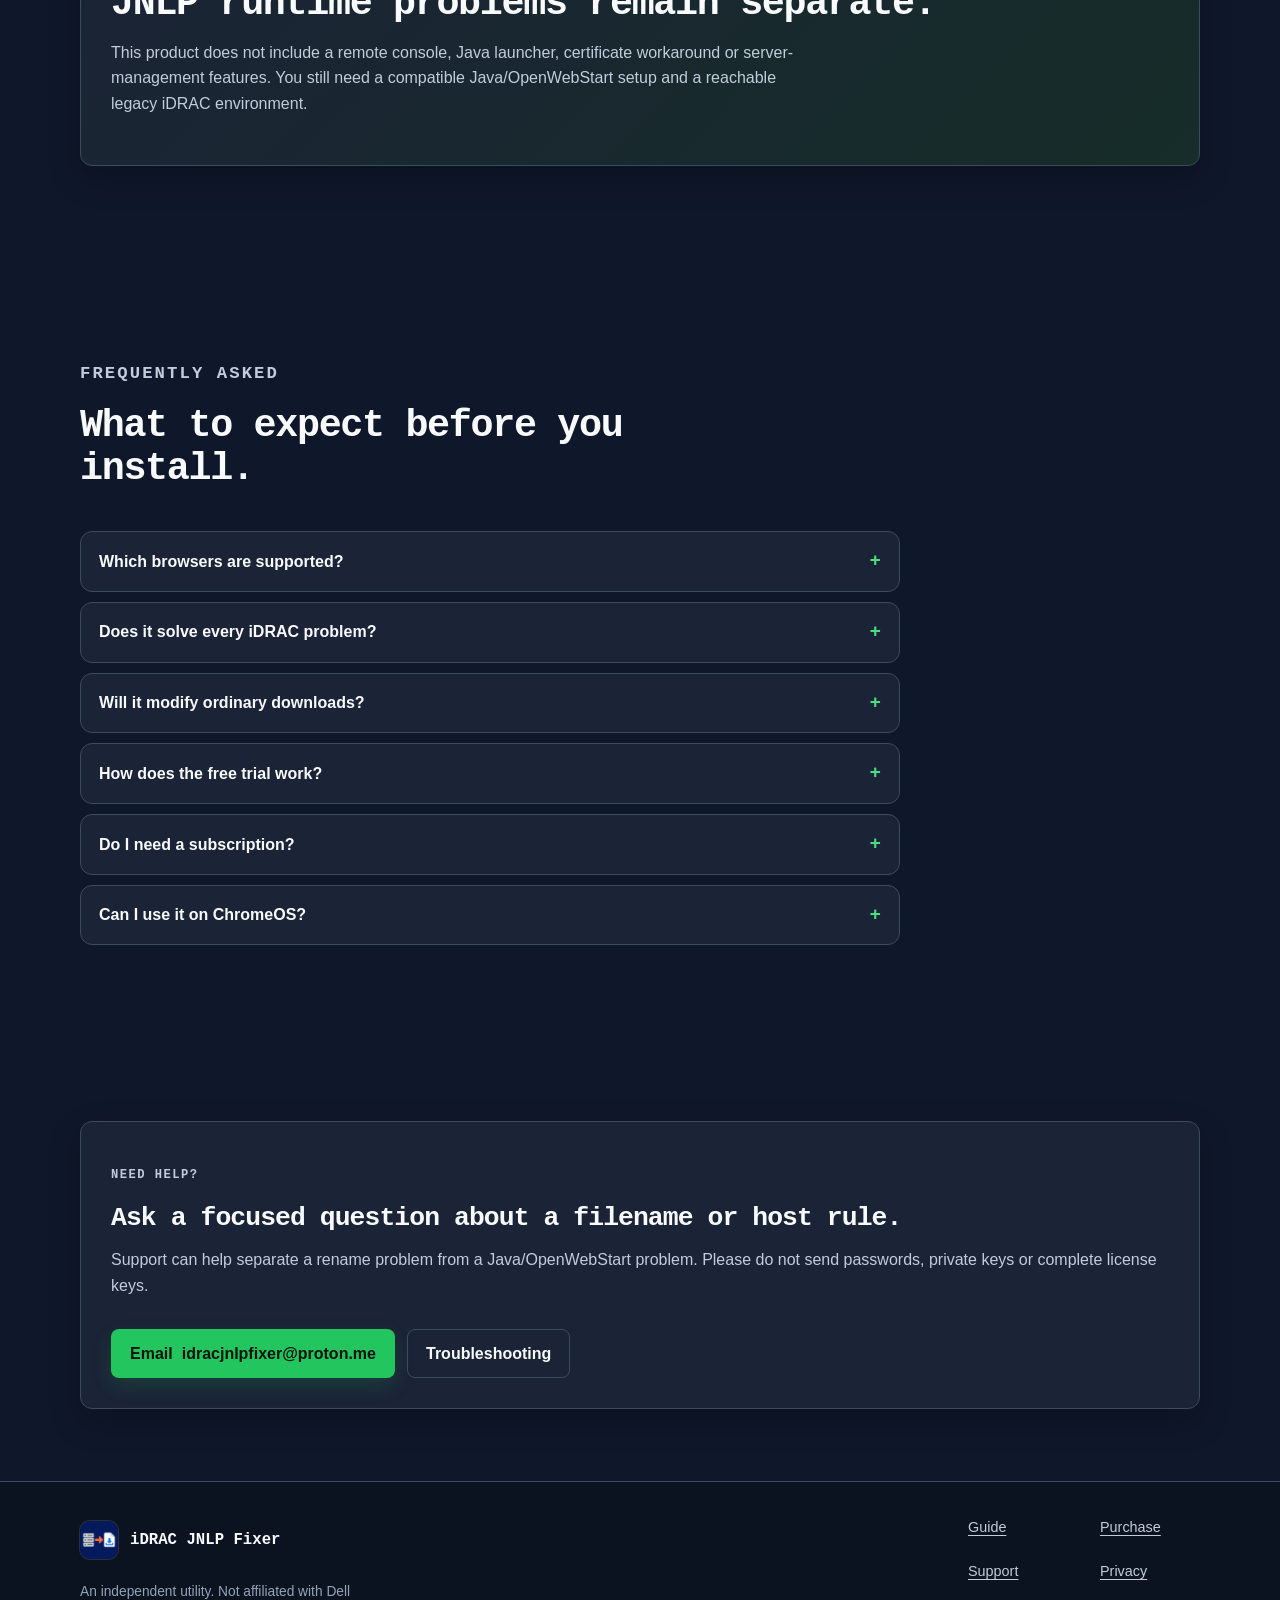
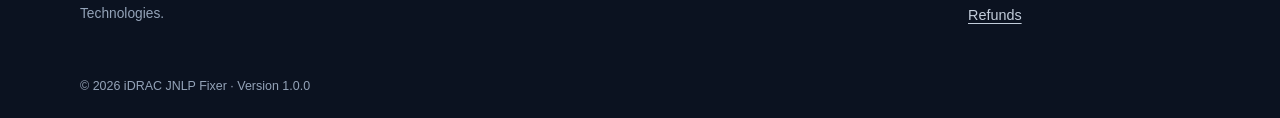
==== commit e09847a5: "Clarify free trial and simplify the lifetime purchase flow" ====
--- a/index.html
+++ b/index.html
@@ -24,7 +24,8 @@
         "@type": "SoftwareApplication",
         "name": "iDRAC JNLP Fixer",
         "applicationCategory": "BrowserApplication",
-        "description": "A local browser extension that renames legacy Dell iDRAC viewer.jnlp(...) downloads to a usable JNLP filename.",
+        "description": "A local browser extension that renames legacy Dell iDRAC viewer.jnlp(...) downloads. Includes 3 free matching renames; unlimited renames require a EUR 2.99 lifetime license.",
+        "downloadUrl": "https://chromewebstore.google.com/detail/idrac-jnlp-fixer/iemmfodijpapnnbdpbaeaimnkflbcakn",
         "url": "https://carloscaceres86.github.io/idrac-jnlp-fixer-site/",
         "image": "https://carloscaceres86.github.io/idrac-jnlp-fixer-site/assets/idrac-jnlp-fixer-logo.png",
         "softwareVersion": "1.0.0",
@@ -54,7 +55,7 @@
           <a data-nav="guide" href="guide.html">Guide</a>
           <a data-nav="purchase" href="purchase.html">Purchase</a>
           <a data-nav="support" href="support.html">Support</a>
-          <a class="nav-cta button is-disabled" data-checkout-link href="purchase.html" aria-disabled="true"><span data-purchase-label>Purchase link coming soon</span></a>
+          <a class="nav-cta button" href="https://chromewebstore.google.com/detail/idrac-jnlp-fixer/iemmfodijpapnnbdpbaeaimnkflbcakn?utm_source=product-site&amp;utm_medium=website&amp;utm_campaign=trial-first-2026-10&amp;utm_content=nav" rel="noopener noreferrer">Install free trial</a>
         </nav>
       </div>
     </header>
@@ -67,10 +68,10 @@
             <h1>Make legacy iDRAC JNLP downloads usable again.</h1>
             <p class="hero-copy">iDRAC JNLP Fixer catches the filename that old Dell PowerEdge consoles generate and changes it to the name your JNLP association expects.</p>
             <div class="hero-actions">
-              <a class="button button-primary is-disabled" data-checkout-link href="purchase.html" aria-disabled="true"><span data-purchase-label>Purchase link coming soon</span></a>
-              <a class="button button-secondary" href="#how-it-works">See how it works</a>
+              <a class="button button-primary" href="https://chromewebstore.google.com/detail/idrac-jnlp-fixer/iemmfodijpapnnbdpbaeaimnkflbcakn?utm_source=product-site&amp;utm_medium=website&amp;utm_campaign=trial-first-2026-10&amp;utm_content=hero" rel="noopener noreferrer">Install free trial</a>
+              <a class="button button-secondary" href="purchase.html">Lifetime license — <span data-price>€2.99</span></a>
             </div>
-            <p class="status-line"><span class="status-dot" aria-hidden="true"></span><span data-checkout-status>Live checkout is being prepared while the store completes verification.</span></p>
+            <p class="status-line"><span class="status-dot" aria-hidden="true"></span><span>Try 3 matching JNLP renames free. Unlimited renames with a one-time <span data-price>€2.99</span> lifetime license.</span></p>
           </div>
 
           <div class="hero-visual" aria-label="Example of the filename correction">
@@ -85,7 +86,7 @@
         </div>
       </section>
 
-      <div class="trust-strip" aria-label="Product facts"><div class="container"><ul class="trust-list"><li><strong>Chromium</strong>Chrome, Edge and Brave</li><li><strong>Manifest V3</strong>Small service worker</li><li><strong>Local by default</strong>No download telemetry</li><li><strong><span data-price>€2.99</span> lifetime</strong>One-time purchase</li></ul></div></div>
+      <div class="trust-strip" aria-label="Product facts"><div class="container"><ul class="trust-list"><li><strong>Chromium</strong>Chrome, Edge and Brave</li><li><strong>3 free fixes</strong>Try your real downloads</li><li><strong>Runs locally</strong>No download telemetry</li><li><strong><span data-price>€2.99</span> lifetime</strong>One-time purchase</li></ul></div></div>
 
       <section class="section" id="problem">
         <div class="container">
@@ -114,7 +115,9 @@
         <details><summary>Which browsers are supported?</summary><p>The extension targets Chromium browsers. The primary QA matrix covers Chrome, Microsoft Edge and Brave, with Windows as the primary QA platform and macOS used for development.</p></details>
         <details><summary>Does it solve every iDRAC problem?</summary><p>No. It only fixes the download filename. TLS, certificates, Java versions, OpenWebStart associations and the legacy console itself are outside the product's scope.</p></details>
         <details><summary>Will it modify ordinary downloads?</summary><p>The matching rules are deliberately conservative. A normal filename such as <code>report.pdf</code> is ignored, and an existing target file is never overwritten by the extension.</p></details>
-        <details><summary>Do I need a subscription?</summary><p>No. The planned license is a one-time <span data-price>€2.99</span> lifetime purchase handled by Lemon Squeezy. The Live checkout link will be enabled after store verification.</p></details>
+        <details><summary>How does the free trial work?</summary><p>Installation includes 3 matching JNLP renames. Ordinary downloads do not use the trial. After the third fix, matching downloads keep their original filename until you activate a license; the download still completes.</p></details>
+        <details><summary>Do I need a subscription?</summary><p>No. A one-time <span data-price>€2.99</span> lifetime license unlocks unlimited renames on up to 3 active browser profiles. Buy through Lemon Squeezy, then paste the license key in the popup and choose Activate. No account is required inside the extension.</p></details>
+        <details><summary>Can I use it on ChromeOS?</summary><p>The extension only renames the downloaded file. Opening a JNLP still requires a compatible Java/OpenWebStart environment. Windows is the primary tested platform; ChromeOS execution of the legacy Java console is not part of our tested coverage.</p></details>
       </div></div></section>
 
       <section class="section-tight"><div class="container"><div class="support-card"><p class="section-label">Need help?</p><h2>Ask a focused question about a filename or host rule.</h2><p>Support can help separate a rename problem from a Java/OpenWebStart problem. Please do not send passwords, private keys or complete license keys.</p><div class="inline-actions"><a class="button button-primary" data-support-link href="mailto:idracjnlpfixer@proton.me">Email <span data-support-email>idracjnlpfixer@proton.me</span></a><a class="button button-secondary" href="support.html">Troubleshooting</a></div></div></div></section>
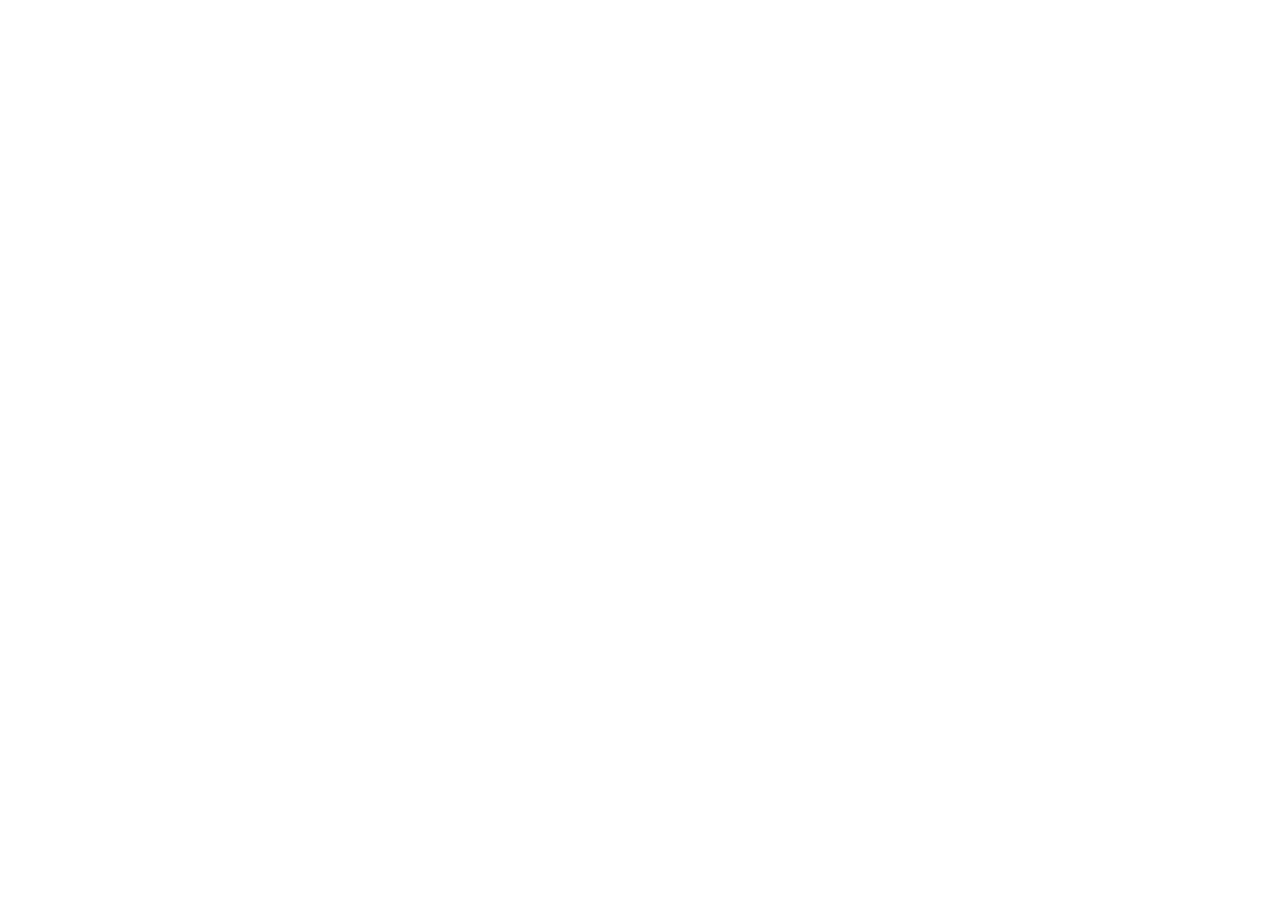
==== commit e2306433: "Redirect legacy website to idrac.zereslab.com" ====
--- a/index.html
+++ b/index.html
@@ -1,129 +1,2 @@
 <!doctype html>
-<html lang="en">
-  <head>
-    <meta charset="utf-8">
-    <meta name="viewport" content="width=device-width, initial-scale=1">
-    <meta name="description" content="Fix viewer.jnlp(...) downloads from legacy Dell iDRAC6, iDRAC7 and iDRAC8 consoles in Chrome, Edge and Brave. Filename-only, local and private.">
-    <meta name="theme-color" content="#0f172a">
-    <link rel="canonical" href="https://carloscaceres86.github.io/idrac-jnlp-fixer-site/">
-    <meta property="og:locale" content="en_GB">
-    <meta property="og:type" content="website">
-    <meta property="og:title" content="Fix viewer.jnlp(...) Downloads | iDRAC JNLP Fixer">
-    <meta property="og:description" content="Rename legacy Dell iDRAC JNLP downloads to a usable filename in Chromium browsers. The extension changes the filename locally and leaves file contents alone.">
-    <meta property="og:url" content="https://carloscaceres86.github.io/idrac-jnlp-fixer-site/">
-    <meta property="og:image" content="https://carloscaceres86.github.io/idrac-jnlp-fixer-site/assets/screenshot-01-before-after.png">
-    <meta property="og:image:alt" content="Before and after example of a legacy iDRAC JNLP filename">
-    <meta name="twitter:card" content="summary_large_image">
-    <meta name="twitter:title" content="Fix viewer.jnlp(...) Downloads | iDRAC JNLP Fixer">
-    <meta name="twitter:description" content="A local Manifest V3 extension for legacy Dell iDRAC JNLP filenames.">
-    <meta name="twitter:image" content="https://carloscaceres86.github.io/idrac-jnlp-fixer-site/assets/screenshot-01-before-after.png">
-    <title>Fix viewer.jnlp(...) Downloads | iDRAC JNLP Fixer</title>
-    <script type="application/ld+json">
-      {
-        "@context": "https://schema.org",
-        "@type": "SoftwareApplication",
-        "name": "iDRAC JNLP Fixer",
-        "applicationCategory": "BrowserApplication",
-        "description": "A local browser extension that renames legacy Dell iDRAC viewer.jnlp(...) downloads. Includes 3 free matching renames; unlimited renames require a EUR 2.99 lifetime license.",
-        "downloadUrl": "https://chromewebstore.google.com/detail/idrac-jnlp-fixer/iemmfodijpapnnbdpbaeaimnkflbcakn",
-        "url": "https://carloscaceres86.github.io/idrac-jnlp-fixer-site/",
-        "image": "https://carloscaceres86.github.io/idrac-jnlp-fixer-site/assets/idrac-jnlp-fixer-logo.png",
-        "softwareVersion": "1.0.0",
-        "isAccessibleForFree": true,
-        "offers": {
-          "@type": "Offer",
-          "price": "2.99",
-          "priceCurrency": "EUR",
-          "url": "https://carloscaceres86.github.io/idrac-jnlp-fixer-site/purchase.html",
-          "availability": "https://schema.org/InStock"
-        },
-        "sameAs": [
-          "https://chromewebstore.google.com/detail/idrac-jnlp-fixer/iemmfodijpapnnbdpbaeaimnkflbcakn"
-        ]
-      }
-    </script>
-    <link rel="stylesheet" href="styles.css">
-  </head>
-  <body data-page="home">
-    <a class="skip-link" href="#content">Skip to content</a>
-    <header class="site-header">
-      <div class="site-header-inner">
-        <a class="brand" href="index.html" aria-label="iDRAC JNLP Fixer home"><img class="brand-mark" src="assets/idrac-jnlp-fixer-logo.png" alt=""><span>iDRAC JNLP Fixer</span></a>
-        <nav class="site-nav" aria-label="Primary navigation">
-          <a data-nav="home" href="index.html">Product</a>
-          <a href="index.html#how-it-works">How it works</a>
-          <a data-nav="guide" href="guide.html">Guide</a>
-          <a data-nav="purchase" href="purchase.html">Purchase</a>
-          <a data-nav="support" href="support.html">Support</a>
-          <a class="nav-cta button" href="https://chromewebstore.google.com/detail/idrac-jnlp-fixer/iemmfodijpapnnbdpbaeaimnkflbcakn?utm_source=product-site&amp;utm_medium=website&amp;utm_campaign=trial-first-2026-10&amp;utm_content=nav" rel="noopener noreferrer">Install free trial</a>
-        </nav>
-      </div>
-    </header>
-
-    <main id="content">
-      <section class="hero">
-        <div class="container hero-grid">
-          <div>
-            <p class="eyebrow">A tiny utility for legacy infrastructure</p>
-            <h1>Make legacy iDRAC JNLP downloads usable again.</h1>
-            <p class="hero-copy">iDRAC JNLP Fixer catches the filename that old Dell PowerEdge consoles generate and changes it to the name your JNLP association expects.</p>
-            <div class="hero-actions">
-              <a class="button button-primary" href="https://chromewebstore.google.com/detail/idrac-jnlp-fixer/iemmfodijpapnnbdpbaeaimnkflbcakn?utm_source=product-site&amp;utm_medium=website&amp;utm_campaign=trial-first-2026-10&amp;utm_content=hero" rel="noopener noreferrer">Install free trial</a>
-              <a class="button button-secondary" href="purchase.html">Lifetime license — <span data-price>€2.99</span></a>
-            </div>
-            <p class="status-line"><span class="status-dot" aria-hidden="true"></span><span>Try 3 matching JNLP renames free. Unlimited renames with a one-time <span data-price>€2.99</span> lifetime license.</span></p>
-          </div>
-
-          <div class="hero-visual" aria-label="Example of the filename correction">
-            <div class="download-card">
-              <div class="card-bar"><span class="window-dots" aria-hidden="true"><span></span><span></span><span></span></span><span>downloads / local decision</span></div>
-              <div class="download-body">
-                <div class="download-row"><div><small>Detected</small><div class="filename bad">viewer.jnlp(192.0.2.10@0@server,+PowerEdge+R710...)</div></div><span class="arrow-mark" aria-hidden="true">→</span></div>
-                <div class="download-row"><div><small>Saved as</small><div class="filename good">viewer.jnlp</div></div><span class="status-dot" aria-label="Filename corrected"></span></div>
-              </div>
-            </div>
-          </div>
-        </div>
-      </section>
-
-      <div class="trust-strip" aria-label="Product facts"><div class="container"><ul class="trust-list"><li><strong>Chromium</strong>Chrome, Edge and Brave</li><li><strong>3 free fixes</strong>Try your real downloads</li><li><strong>Runs locally</strong>No download telemetry</li><li><strong><span data-price>€2.99</span> lifetime</strong>One-time purchase</li></ul></div></div>
-
-      <section class="section" id="problem">
-        <div class="container">
-          <div class="section-heading"><p class="section-label">The one problem it solves</p><h2>Some legacy consoles append session data to the filename.</h2><p>The JNLP content may be fine, but a filename such as <code>viewer.jnlp(...)</code> can stop an existing JNLP association from recognizing it. The extension changes the filename during the download and leaves the file contents alone.</p></div>
-          <div class="example-grid" aria-label="Before and after filename example"><div class="example-card bad-card"><p class="label">Before</p><code>viewer.jnlp(192.0.2.10@0@server,+PowerEdge+R710...)</code></div><div class="example-arrow" aria-hidden="true">→</div><div class="example-card good-card"><p class="label">After</p><code>viewer.jnlp</code></div></div>
-          <div class="inline-actions"><a class="button button-secondary" href="guide.html">Read the iDRAC JNLP fix guide</a></div>
-        </div>
-      </section>
-
-      <section class="section-tight" id="how-it-works">
-        <div class="container"><div class="section-heading"><p class="section-label">How it works</p><h2>Three small decisions. No extra infrastructure.</h2></div><div class="feature-grid">
-          <article class="feature-card"><span class="feature-number">01</span><h3>Watch the proposed filename</h3><p>The browser tells the extension the filename, source URL and referrer while a download is being prepared.</p></article>
-          <article class="feature-card"><span class="feature-number">02</span><h3>Match a narrow pattern</h3><p>Only legacy <code>viewer.jnlp(...)</code> and <code>jviewer.jnlp(...)</code> shapes are eligible. Normal PDFs, ZIPs and other downloads are left alone.</p></article>
-          <article class="feature-card"><span class="feature-number">03</span><h3>Suggest a safe filename</h3><p>The browser saves the result as <code>viewer.jnlp</code> or <code>jviewer.jnlp</code>, using its normal duplicate-file handling.</p></article>
-        </div></div>
-      </section>
-
-      <section class="section" id="privacy"><div class="container split-grid">
-        <div><p class="section-label">Private by design</p><h2>It fixes a filename, not your whole server.</h2><ul class="check-list"><li>Runs locally in the browser with no developer backend.</li><li>Does not inspect downloaded file contents or browsing history.</li><li>Does not launch Java, change TLS, bypass certificates or alter Java security.</li><li>Optional host filtering helps keep the matching scope narrow.</li></ul><div class="inline-actions"><a class="button button-secondary" href="privacy.html">Read the privacy policy</a></div></div>
-        <figure class="screenshot-frame"><img src="assets/screenshot-01-before-after.png" alt="Extension popup showing a legacy viewer JNLP filename and its corrected filename"><figcaption class="screenshot-caption">The extension's small popup shows the filename-only correction. The example uses synthetic data.</figcaption></figure>
-      </div></section>
-
-      <section class="section-tight"><div class="container"><div class="security-card"><p class="section-label">Scope boundary</p><h2>JNLP runtime problems remain separate.</h2><p>This product does not include a remote console, Java launcher, certificate workaround or server-management features. You still need a compatible Java/OpenWebStart setup and a reachable legacy iDRAC environment.</p></div></div></section>
-
-      <section class="section" id="faq"><div class="container"><div class="section-heading"><p class="section-label">Frequently asked</p><h2>What to expect before you install.</h2></div><div class="faq-list">
-        <details><summary>Which browsers are supported?</summary><p>The extension targets Chromium browsers. The primary QA matrix covers Chrome, Microsoft Edge and Brave, with Windows as the primary QA platform and macOS used for development.</p></details>
-        <details><summary>Does it solve every iDRAC problem?</summary><p>No. It only fixes the download filename. TLS, certificates, Java versions, OpenWebStart associations and the legacy console itself are outside the product's scope.</p></details>
-        <details><summary>Will it modify ordinary downloads?</summary><p>The matching rules are deliberately conservative. A normal filename such as <code>report.pdf</code> is ignored, and an existing target file is never overwritten by the extension.</p></details>
-        <details><summary>How does the free trial work?</summary><p>Installation includes 3 matching JNLP renames. Ordinary downloads do not use the trial. After the third fix, matching downloads keep their original filename until you activate a license; the download still completes.</p></details>
-        <details><summary>Do I need a subscription?</summary><p>No. A one-time <span data-price>€2.99</span> lifetime license unlocks unlimited renames on up to 3 active browser profiles. Buy through Lemon Squeezy, then paste the license key in the popup and choose Activate. No account is required inside the extension.</p></details>
-        <details><summary>Can I use it on ChromeOS?</summary><p>The extension only renames the downloaded file. Opening a JNLP still requires a compatible Java/OpenWebStart environment. Windows is the primary tested platform; ChromeOS execution of the legacy Java console is not part of our tested coverage.</p></details>
-      </div></div></section>
-
-      <section class="section-tight"><div class="container"><div class="support-card"><p class="section-label">Need help?</p><h2>Ask a focused question about a filename or host rule.</h2><p>Support can help separate a rename problem from a Java/OpenWebStart problem. Please do not send passwords, private keys or complete license keys.</p><div class="inline-actions"><a class="button button-primary" data-support-link href="mailto:idracjnlpfixer@proton.me">Email <span data-support-email>idracjnlpfixer@proton.me</span></a><a class="button button-secondary" href="support.html">Troubleshooting</a></div></div></div></section>
-    </main>
-
-    <footer class="site-footer"><div class="container footer-inner"><div class="footer-brand"><a class="brand" href="index.html"><img class="brand-mark" src="assets/idrac-jnlp-fixer-logo.png" alt=""><span>iDRAC JNLP Fixer</span></a><p>An independent utility. Not affiliated with Dell Technologies.</p></div><nav class="footer-links" aria-label="Footer navigation"><a href="guide.html">Guide</a><a href="purchase.html">Purchase</a><a href="support.html">Support</a><a href="privacy.html">Privacy</a><a href="refunds.html">Refunds</a></nav></div><div class="container footer-meta">© <span data-year>2026</span> iDRAC JNLP Fixer · Version <span>1.0.0</span></div></footer>
-    <script src="config.js"></script><script src="site.js"></script>
-  </body>
-</html>
+<html lang="en"><head><meta charset="utf-8"><meta name="viewport" content="width=device-width, initial-scale=1"><title>iDRAC JNLP Fixer has moved</title><link rel="canonical" href="https://idrac.zereslab.com/"><meta name="robots" content="noindex"><meta http-equiv="refresh" content="0;url=https://idrac.zereslab.com/"><script>location.replace("https://idrac.zereslab.com/"+location.search+location.hash);</script></head><body><p>iDRAC JNLP Fixer has moved to <a href="https://idrac.zereslab.com/">https://idrac.zereslab.com/</a>.</p></body></html>
